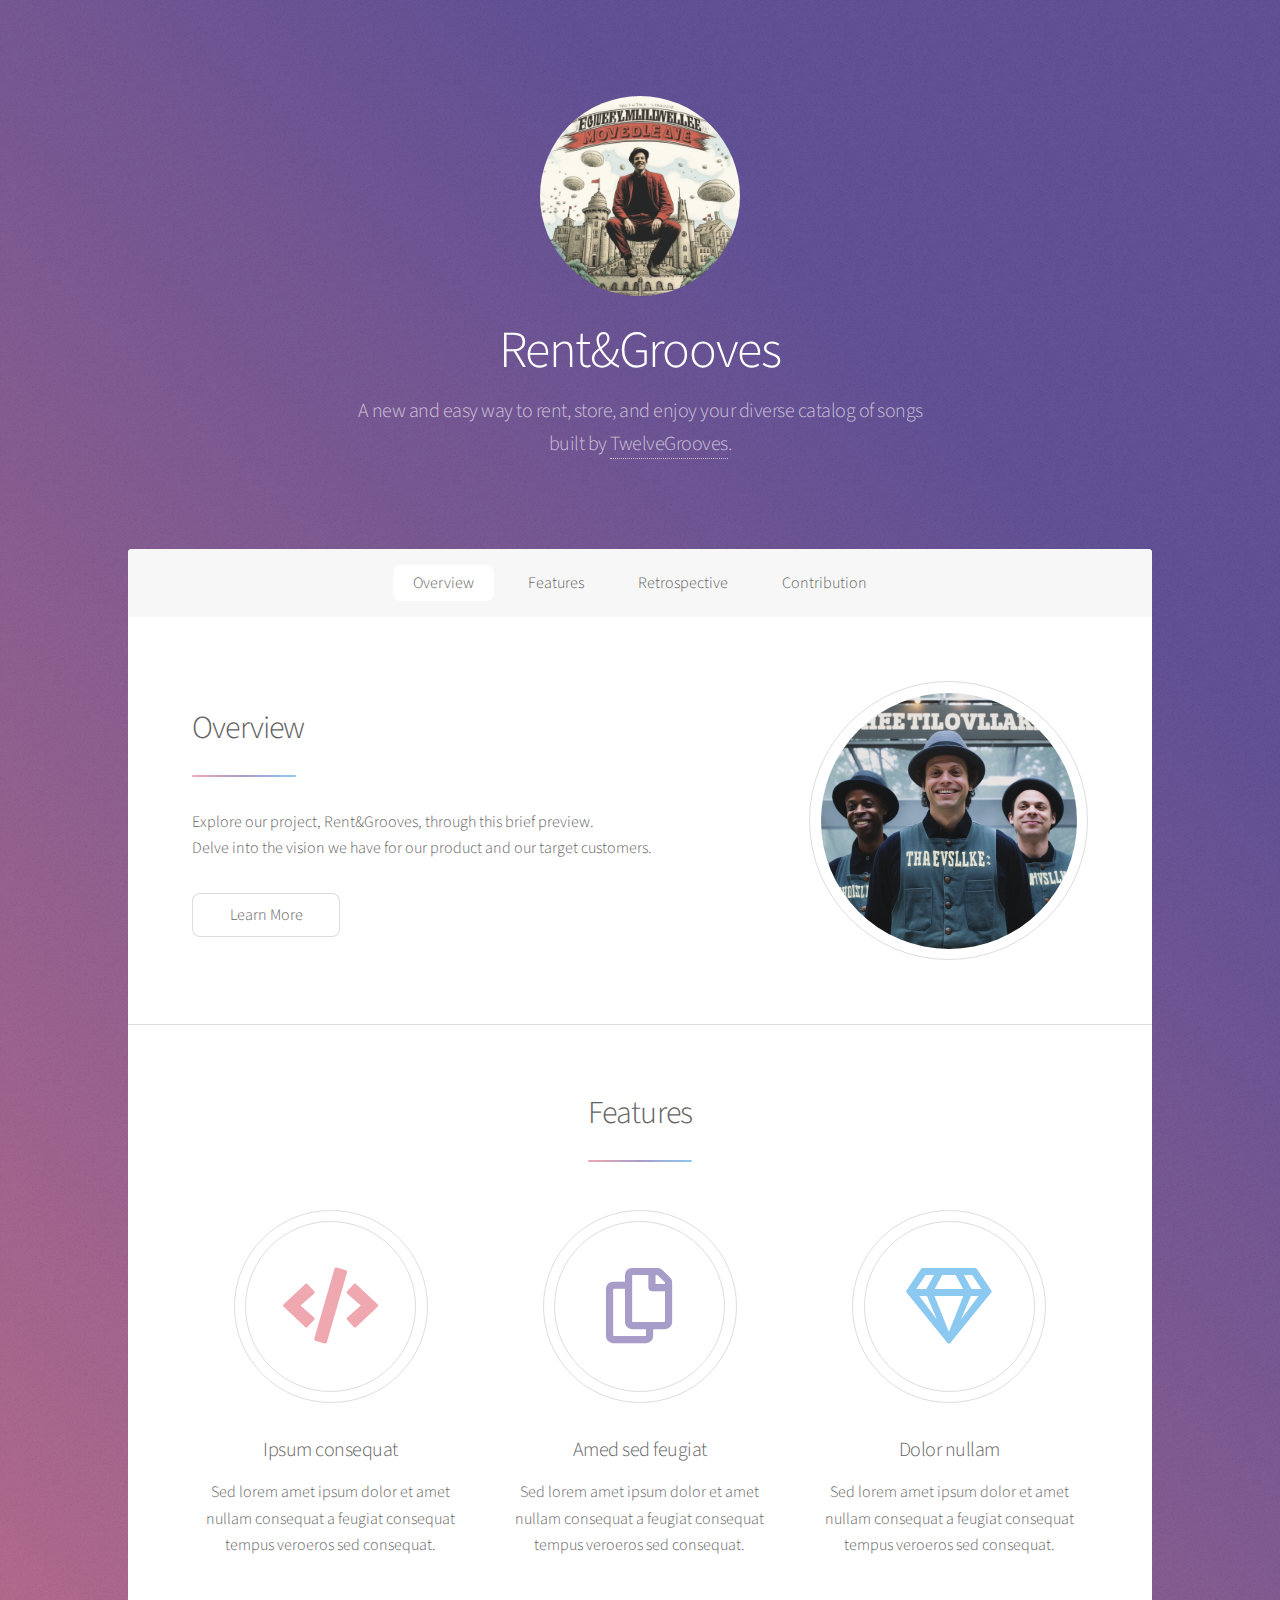
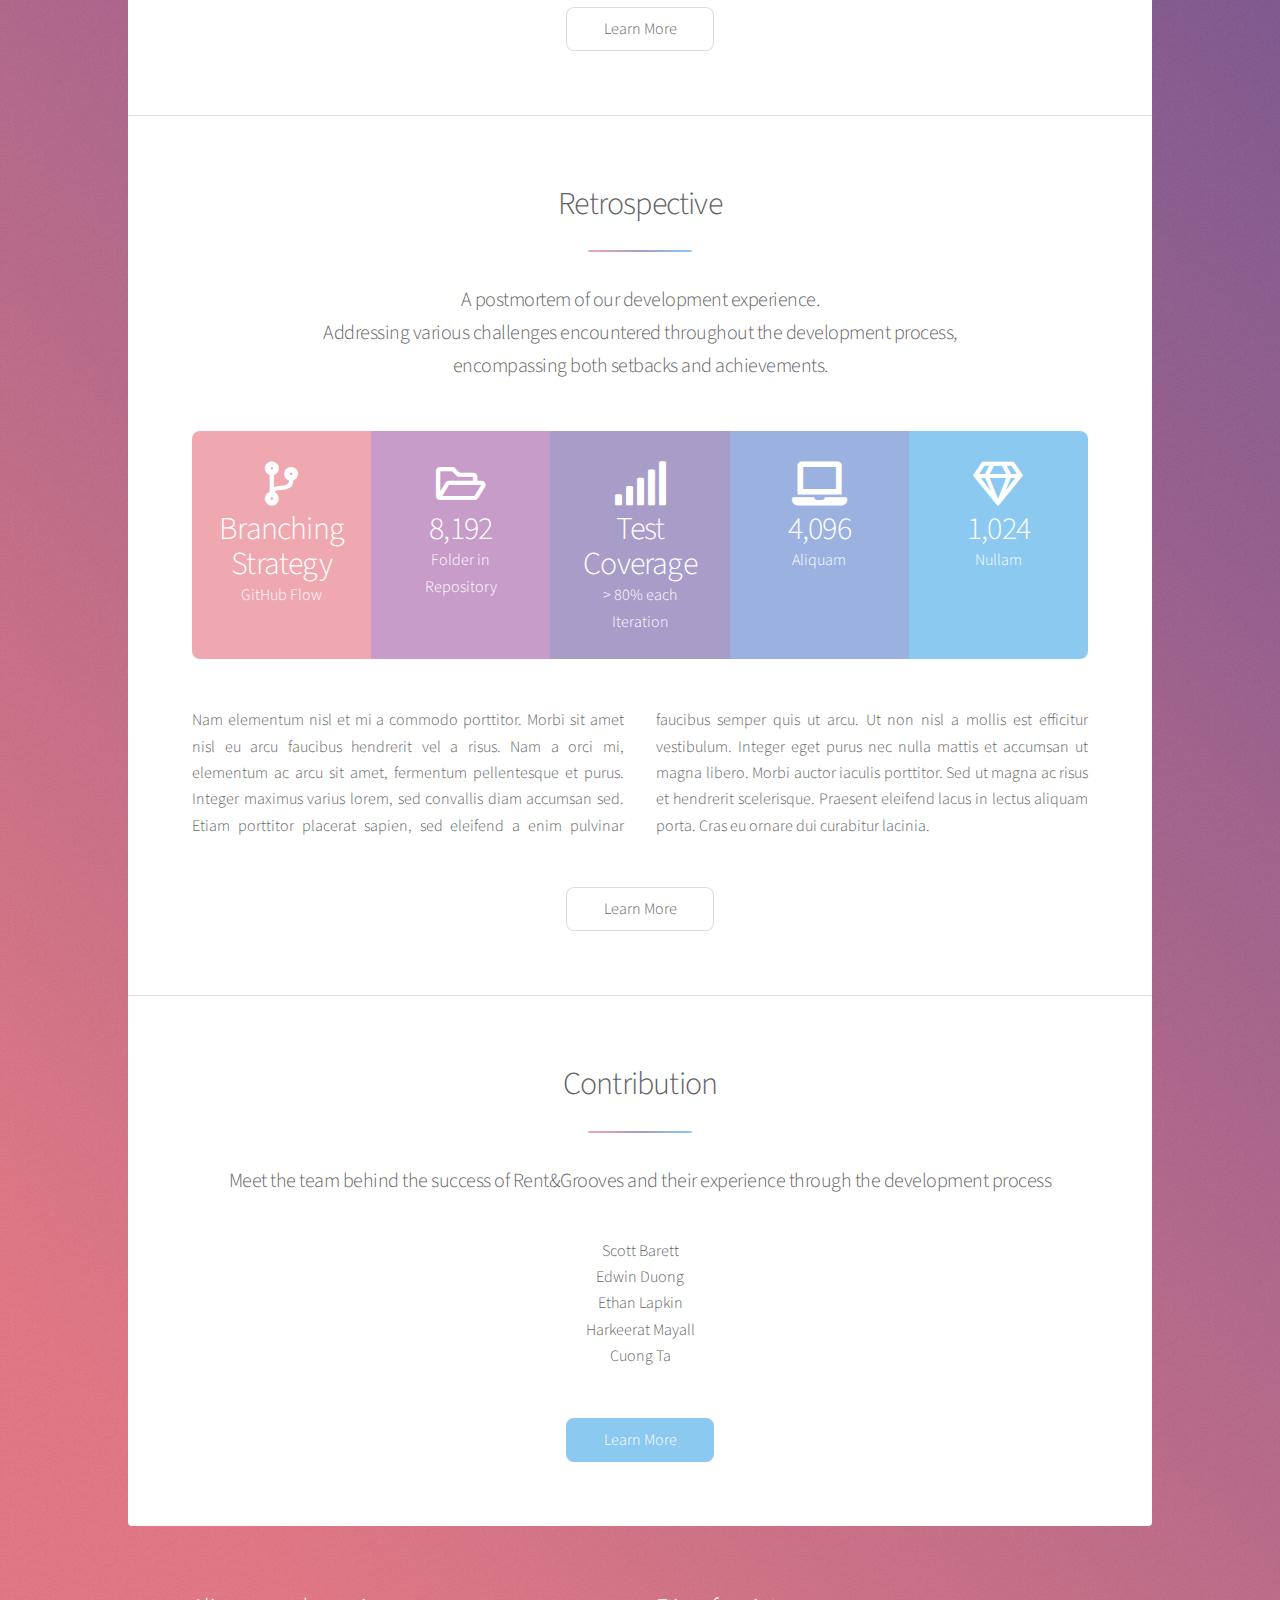
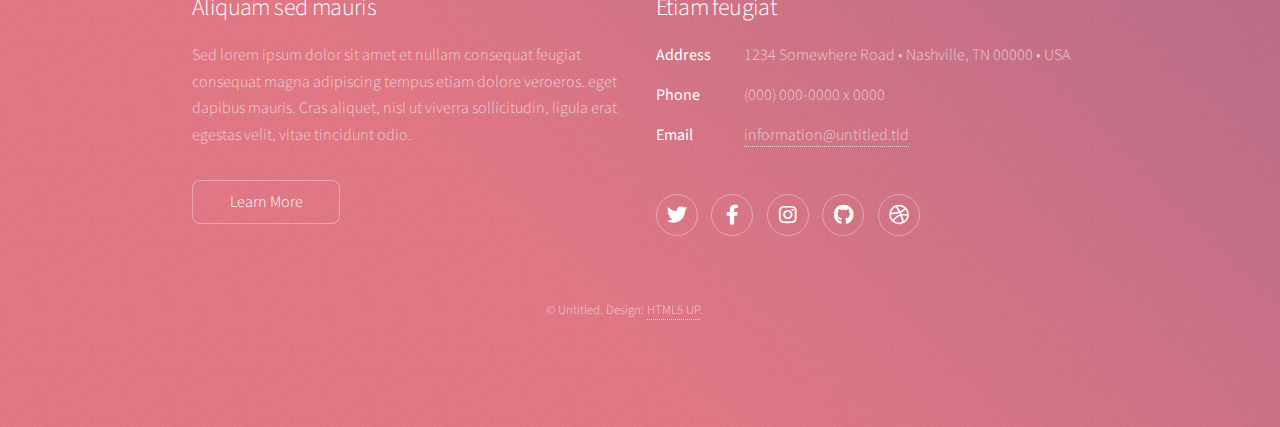
==== index.html @ f5845799 "first commit" ====
<!DOCTYPE HTML>
<!--
	Stellar by HTML5 UP
	html5up.net | @ajlkn
	Free for personal and commercial use under the CCA 3.0 license (html5up.net/license)
-->
<html>
	<head>
		<title>TwelveGrooves</title>
		<meta charset="utf-8" />
		<meta name="viewport" content="width=device-width, initial-scale=1, user-scalable=no" />
		<link rel="stylesheet" href="assets/css/main.css" />
		<noscript><link rel="stylesheet" href="assets/css/noscript.css" /></noscript>
	</head>
	<body class="is-preload">

		<!-- Wrapper -->
			<div id="wrapper">

				<!-- Header -->
					<header id="header" class="alt">
						<span class="logo"><img src="images/midjourney1.webp" alt="logo" width="200" style="border-radius: 50%;"/></span>
						<h1>Rent&Grooves</h1>
						<p>A new and easy way to rent, store, and enjoy your diverse catalog of songs<br />
						built by <a href="https://code.cs.umanitoba.ca/comp3350-winter2024/twelvegrooves-a02-12">TwelveGrooves</a>.</p>
					</header>

				<!-- Nav -->
					<nav id="nav">
						<ul>
							<li><a href="#intro" class="active">Overview</a></li>
							<li><a href="#first">Features</a></li>
							<li><a href="#second">Retrospective</a></li>
							<li><a href="#cta">Contribution</a></li>
						</ul>
					</nav>

				<!-- Main -->
					<div id="main">

						<!-- Introduction -->
							<section id="intro" class="main">
								<div class="spotlight">
									<div class="content">
										<header class="major">
											<h2>Overview</h2>
										</header>
										<p>Explore our project, Rent&Grooves, through this brief preview.<br>
											Delve into the vision we have for our product and our target customers.</p>										<ul class="actions">
											<li><a href="overview.html" class="button">Learn More</a></li>
										</ul>
									</div>
									<span class="image"><img src="images/midjourney2.webp" alt="" /></span>
								</div>
							</section>

						<!-- First Section -->
							<section id="first" class="main special">
								<header class="major">
									<h2>Features</h2>
								</header>
								<ul class="features">
									<li>
										<span class="icon solid major style1 fa-code"></span>
										<h3>Ipsum consequat</h3>
										<p>Sed lorem amet ipsum dolor et amet nullam consequat a feugiat consequat tempus veroeros sed consequat.</p>
									</li>
									<li>
										<span class="icon major style3 fa-copy"></span>
										<h3>Amed sed feugiat</h3>
										<p>Sed lorem amet ipsum dolor et amet nullam consequat a feugiat consequat tempus veroeros sed consequat.</p>
									</li>
									<li>
										<span class="icon major style5 fa-gem"></span>
										<h3>Dolor nullam</h3>
										<p>Sed lorem amet ipsum dolor et amet nullam consequat a feugiat consequat tempus veroeros sed consequat.</p>
									</li>
								</ul>
								<footer class="major">
									<ul class="actions special">
										<li><a href="generic.html" class="button">Learn More</a></li>
									</ul>
								</footer>
							</section>

						<!-- Second Section -->
							<section id="second" class="main special">
								<header class="major">
									<h2>Retrospective</h2>
									<p>A postmortem of our development experience.<br />
										Addressing various challenges encountered throughout the development process,<br>
										 encompassing both setbacks and achievements.</p>
								</header>
								<ul class="statistics">
									<li class="style1">
										<span class="icon solid fa-code-branch"></span>
										<strong>Branching Strategy</strong> GitHub Flow
									</li>
									<li class="style2">
										<span class="icon fa-folder-open"></span>
										<strong>8,192</strong> Folder in Repository
									</li>
									<li class="style3">
										<span class="icon solid fa-signal"></span>
										<strong>Test Coverage</strong> > 80% each Iteration
									</li>
									<li class="style4">
										<span class="icon solid fa-laptop"></span>
										<strong>4,096</strong> Aliquam
									</li>
									<li class="style5">
										<span class="icon fa-gem"></span>
										<strong>1,024</strong> Nullam
									</li>
								</ul>
								<p class="content">Nam elementum nisl et mi a commodo porttitor. Morbi sit amet nisl eu arcu faucibus hendrerit vel a risus. Nam a orci mi, elementum ac arcu sit amet, fermentum pellentesque et purus. Integer maximus varius lorem, sed convallis diam accumsan sed. Etiam porttitor placerat sapien, sed eleifend a enim pulvinar faucibus semper quis ut arcu. Ut non nisl a mollis est efficitur vestibulum. Integer eget purus nec nulla mattis et accumsan ut magna libero. Morbi auctor iaculis porttitor. Sed ut magna ac risus et hendrerit scelerisque. Praesent eleifend lacus in lectus aliquam porta. Cras eu ornare dui curabitur lacinia.</p>
								<footer class="major">
									<ul class="actions special">
										<li><a href="retrospective.html" class="button">Learn More</a></li>
									</ul>
								</footer>
							</section>

						<!-- Get Started -->
							<section id="cta" class="main special">
								<header class="major">
									<h2>Contribution</h2>
									<p>Meet the team behind the success of Rent&Grooves and their experience through the development process</p>
									Scott Barett <br>
									Edwin Duong <br>
									Ethan Lapkin <br>
									Harkeerat Mayall <br>
									Cuong Ta 
								</header>
								<footer class="major">
									<ul class="actions special">
										<li><a href="contribution.html" class="button primary">Learn More</a></li>
									</ul>
								</footer>
							</section>

					</div>

				<!-- Footer -->
					<footer id="footer">
						<section>
							<h2>Aliquam sed mauris</h2>
							<p>Sed lorem ipsum dolor sit amet et nullam consequat feugiat consequat magna adipiscing tempus etiam dolore veroeros. eget dapibus mauris. Cras aliquet, nisl ut viverra sollicitudin, ligula erat egestas velit, vitae tincidunt odio.</p>
							<ul class="actions">
								<li><a href="generic.html" class="button">Learn More</a></li>
							</ul>
						</section>
						<section>
							<h2>Etiam feugiat</h2>
							<dl class="alt">
								<dt>Address</dt>
								<dd>1234 Somewhere Road &bull; Nashville, TN 00000 &bull; USA</dd>
								<dt>Phone</dt>
								<dd>(000) 000-0000 x 0000</dd>
								<dt>Email</dt>
								<dd><a href="#">information@untitled.tld</a></dd>
							</dl>
							<ul class="icons">
								<li><a href="#" class="icon brands fa-twitter alt"><span class="label">Twitter</span></a></li>
								<li><a href="#" class="icon brands fa-facebook-f alt"><span class="label">Facebook</span></a></li>
								<li><a href="#" class="icon brands fa-instagram alt"><span class="label">Instagram</span></a></li>
								<li><a href="#" class="icon brands fa-github alt"><span class="label">GitHub</span></a></li>
								<li><a href="#" class="icon brands fa-dribbble alt"><span class="label">Dribbble</span></a></li>
							</ul>
						</section>
						<p class="copyright">&copy; Untitled. Design: <a href="https://html5up.net">HTML5 UP</a>.</p>
					</footer>

			</div>

		<!-- Scripts -->
			<script src="assets/js/jquery.min.js"></script>
			<script src="assets/js/jquery.scrollex.min.js"></script>
			<script src="assets/js/jquery.scrolly.min.js"></script>
			<script src="assets/js/browser.min.js"></script>
			<script src="assets/js/breakpoints.min.js"></script>
			<script src="assets/js/util.js"></script>
			<script src="assets/js/main.js"></script>

	</body>
</html>
---- assets/css/main.css ----
@import url(fontawesome-all.min.css);
@import 'https://fonts.googleapis.com/css?family=Source+Sans+Pro:300,400';

/*
	Stellar by HTML5 UP
	html5up.net | @ajlkn
	Free for personal and commercial use under the CCA 3.0 license (html5up.net/license)
*/

html, body, div, span, applet, object,
iframe, h1, h2, h3, h4, h5, h6, p, blockquote,
pre, a, abbr, acronym, address, big, cite,
code, del, dfn, em, img, ins, kbd, q, s, samp,
small, strike, strong, sub, sup, tt, var, b,
u, i, center, dl, dt, dd, ol, ul, li, fieldset,
form, label, legend, table, caption, tbody,
tfoot, thead, tr, th, td, article, aside,
canvas, details, embed, figure, figcaption,
footer, header, hgroup, menu, nav, output, ruby,
section, summary, time, mark, audio, video {
	margin: 0;
	padding: 0;
	border: 0;
	font-size: 100%;
	font: inherit;
	vertical-align: baseline;}

article, aside, details, figcaption, figure,
footer, header, hgroup, menu, nav, section {
	display: block;}

body {
	line-height: 1;
}

ol, ul {
	list-style: none;
}

blockquote, q {
	quotes: none;
}

	blockquote:before, blockquote:after, q:before, q:after {
		content: '';
		content: none;
	}

table {
	border-collapse: collapse;
	border-spacing: 0;
}

body {
	-webkit-text-size-adjust: none;
}

mark {
	background-color: transparent;
	color: inherit;
}

input::-moz-focus-inner {
	border: 0;
	padding: 0;
}

input, select, textarea {
	-moz-appearance: none;
	-webkit-appearance: none;
	-ms-appearance: none;
	appearance: none;
}

/* Basic */

	@-ms-viewport {
		width: device-width;
	}

	body {
		-ms-overflow-style: scrollbar;
	}

	@media screen and (max-width: 480px) {

		html, body {
			min-width: 320px;
		}

	}

	html {
		box-sizing: border-box;
	}

	*, *:before, *:after {
		box-sizing: inherit;
	}

	body {
		background-color: #935d8c;
		background-image: url("images/overlay.png"), -moz-linear-gradient(45deg, #e37682 15%, #5f4d93 85%);
		background-image: url("images/overlay.png"), -webkit-linear-gradient(45deg, #e37682 15%, #5f4d93 85%);
		background-image: url("images/overlay.png"), -ms-linear-gradient(45deg, #e37682 15%, #5f4d93 85%);
		background-image: url("images/overlay.png"), linear-gradient(45deg, #e37682 15%, #5f4d93 85%);
	}

		body.is-preload *, body.is-preload *:before, body.is-preload *:after {
			-moz-animation: none !important;
			-webkit-animation: none !important;
			-ms-animation: none !important;
			animation: none !important;
			-moz-transition: none !important;
			-webkit-transition: none !important;
			-ms-transition: none !important;
			transition: none !important;
		}

/* Type */

	body {
		background-color: #935d8c;
		color: rgba(255, 255, 255, 0.65);
	}

	body, input, select, textarea {
		font-family: "Source Sans Pro", Helvetica, sans-serif;
		font-size: 17pt;
		font-weight: 300;
		line-height: 1.65;
	}

		@media screen and (max-width: 1680px) {

			body, input, select, textarea {
				font-size: 14pt;
			}

		}

		@media screen and (max-width: 1280px) {

			body, input, select, textarea {
				font-size: 12pt;
			}

		}

		@media screen and (max-width: 360px) {

			body, input, select, textarea {
				font-size: 11pt;
			}

		}

	a {
		-moz-transition: color 0.2s ease, border-bottom 0.2s ease;
		-webkit-transition: color 0.2s ease, border-bottom 0.2s ease;
		-ms-transition: color 0.2s ease, border-bottom 0.2s ease;
		transition: color 0.2s ease, border-bottom 0.2s ease;
		text-decoration: none;
		border-bottom: dotted 1px;
		color: inherit;
	}

		a:hover {
			border-bottom-color: transparent;
		}

	strong, b {
		font-weight: 400;
	}

	em, i {
		font-style: italic;
	}

	p {
		margin: 0 0 2em 0;
	}

		p.content {
			-moz-columns: 20em 2;
			-webkit-columns: 20em 2;
			-ms-columns: 20em 2;
			columns: 20em 2;
			-moz-column-gap: 2em;
			-webkit-column-gap: 2em;
			-ms-column-gap: 2em;
			column-gap: 2em;
			text-align: justify;
		}

	h1, h2, h3, h4, h5, h6 {
		font-weight: 300;
		line-height: 1.5;
		margin: 0 0 0.7em 0;
		letter-spacing: -0.025em;
	}

		h1 a, h2 a, h3 a, h4 a, h5 a, h6 a {
			color: inherit;
			text-decoration: none;
		}

	h1 {
		font-size: 2.5em;
		line-height: 1.2;
	}

	h2 {
		font-size: 1.5em;
	}

	h3 {
		font-size: 1.25em;
	}

	h4 {
		font-size: 1.1em;
	}

	h5 {
		font-size: 0.9em;
	}

	h6 {
		font-size: 0.7em;
	}

	@media screen and (max-width: 736px) {

		h1 {
			font-size: 2em;
		}

	}

	sub {
		font-size: 0.8em;
		position: relative;
		top: 0.5em;
	}

	sup {
		font-size: 0.8em;
		position: relative;
		top: -0.5em;
	}

	blockquote {
		border-left: solid 4px;
		font-style: italic;
		margin: 0 0 2em 0;
		padding: 0.5em 0 0.5em 2em;
	}

	code {
		border-radius: 8px;
		border: solid 1px;
		font-family: "Courier New", monospace;
		font-size: 0.9em;
		margin: 0 0.25em;
		padding: 0.25em 0.65em;
	}

	pre {
		-webkit-overflow-scrolling: touch;
		font-family: "Courier New", monospace;
		font-size: 0.9em;
		margin: 0 0 2em 0;
	}

		pre code {
			display: block;
			line-height: 1.75;
			padding: 1em 1.5em;
			overflow-x: auto;
		}

	hr {
		border: 0;
		border-bottom: solid 1px;
		margin: 2em 0;
	}

		hr.major {
			margin: 3em 0;
		}

	.align-left {
		text-align: left;
	}

	.align-center {
		text-align: center;
	}

	.align-right {
		text-align: right;
	}

	input, select, textarea {
		color: #ffffff;
	}

	a:hover {
		color: #ffffff;
	}

	strong, b {
		color: #ffffff;
	}

	h1, h2, h3, h4, h5, h6 {
		color: #ffffff;
	}

	blockquote {
		border-left-color: rgba(255, 255, 255, 0.35);
	}

	code {
		background: rgba(255, 255, 255, 0.075);
		border-color: rgba(255, 255, 255, 0.35);
	}

	hr {
		border-bottom-color: rgba(255, 255, 255, 0.35);
	}

/* Row */

	.row {
		display: flex;
		flex-wrap: wrap;
		box-sizing: border-box;
		align-items: stretch;
	}

		.row > * {
			box-sizing: border-box;
		}

		.row.gtr-uniform > * > :last-child {
			margin-bottom: 0;
		}

		.row.aln-left {
			justify-content: flex-start;
		}

		.row.aln-center {
			justify-content: center;
		}

		.row.aln-right {
			justify-content: flex-end;
		}

		.row.aln-top {
			align-items: flex-start;
		}

		.row.aln-middle {
			align-items: center;
		}

		.row.aln-bottom {
			align-items: flex-end;
		}

		.row > .imp {
			order: -1;
		}

		.row > .col-1 {
			width: 8.33333%;
		}

		.row > .off-1 {
			margin-left: 8.33333%;
		}

		.row > .col-2 {
			width: 16.66667%;
		}

		.row > .off-2 {
			margin-left: 16.66667%;
		}

		.row > .col-3 {
			width: 25%;
		}

		.row > .off-3 {
			margin-left: 25%;
		}

		.row > .col-4 {
			width: 33.33333%;
		}

		.row > .off-4 {
			margin-left: 33.33333%;
		}

		.row > .col-5 {
			width: 41.66667%;
		}

		.row > .off-5 {
			margin-left: 41.66667%;
		}

		.row > .col-6 {
			width: 50%;
		}

		.row > .off-6 {
			margin-left: 50%;
		}

		.row > .col-7 {
			width: 58.33333%;
		}

		.row > .off-7 {
			margin-left: 58.33333%;
		}

		.row > .col-8 {
			width: 66.66667%;
		}

		.row > .off-8 {
			margin-left: 66.66667%;
		}

		.row > .col-9 {
			width: 75%;
		}

		.row > .off-9 {
			margin-left: 75%;
		}

		.row > .col-10 {
			width: 83.33333%;
		}

		.row > .off-10 {
			margin-left: 83.33333%;
		}

		.row > .col-11 {
			width: 91.66667%;
		}

		.row > .off-11 {
			margin-left: 91.66667%;
		}

		.row > .col-12 {
			width: 100%;
		}

		.row > .off-12 {
			margin-left: 100%;
		}

		.row.gtr-0 {
			margin-top: 0;
			margin-left: 0em;
		}

			.row.gtr-0 > * {
				padding: 0 0 0 0em;
			}

			.row.gtr-0.gtr-uniform {
				margin-top: 0em;
			}

				.row.gtr-0.gtr-uniform > * {
					padding-top: 0em;
				}

		.row.gtr-25 {
			margin-top: 0;
			margin-left: -0.375em;
		}

			.row.gtr-25 > * {
				padding: 0 0 0 0.375em;
			}

			.row.gtr-25.gtr-uniform {
				margin-top: -0.375em;
			}

				.row.gtr-25.gtr-uniform > * {
					padding-top: 0.375em;
				}

		.row.gtr-50 {
			margin-top: 0;
			margin-left: -0.75em;
		}

			.row.gtr-50 > * {
				padding: 0 0 0 0.75em;
			}

			.row.gtr-50.gtr-uniform {
				margin-top: -0.75em;
			}

				.row.gtr-50.gtr-uniform > * {
					padding-top: 0.75em;
				}

		.row {
			margin-top: 0;
			margin-left: -1.5em;
		}

			.row > * {
				padding: 0 0 0 1.5em;
			}

			.row.gtr-uniform {
				margin-top: -1.5em;
			}

				.row.gtr-uniform > * {
					padding-top: 1.5em;
				}

		.row.gtr-150 {
			margin-top: 0;
			margin-left: -2.25em;
		}

			.row.gtr-150 > * {
				padding: 0 0 0 2.25em;
			}

			.row.gtr-150.gtr-uniform {
				margin-top: -2.25em;
			}

				.row.gtr-150.gtr-uniform > * {
					padding-top: 2.25em;
				}

		.row.gtr-200 {
			margin-top: 0;
			margin-left: -3em;
		}

			.row.gtr-200 > * {
				padding: 0 0 0 3em;
			}

			.row.gtr-200.gtr-uniform {
				margin-top: -3em;
			}

				.row.gtr-200.gtr-uniform > * {
					padding-top: 3em;
				}

		@media screen and (max-width: 1680px) {

			.row {
				display: flex;
				flex-wrap: wrap;
				box-sizing: border-box;
				align-items: stretch;
			}

				.row > * {
					box-sizing: border-box;
				}

				.row.gtr-uniform > * > :last-child {
					margin-bottom: 0;
				}

				.row.aln-left {
					justify-content: flex-start;
				}

				.row.aln-center {
					justify-content: center;
				}

				.row.aln-right {
					justify-content: flex-end;
				}

				.row.aln-top {
					align-items: flex-start;
				}

				.row.aln-middle {
					align-items: center;
				}

				.row.aln-bottom {
					align-items: flex-end;
				}

				.row > .imp-xlarge {
					order: -1;
				}

				.row > .col-1-xlarge {
					width: 8.33333%;
				}

				.row > .off-1-xlarge {
					margin-left: 8.33333%;
				}

				.row > .col-2-xlarge {
					width: 16.66667%;
				}

				.row > .off-2-xlarge {
					margin-left: 16.66667%;
				}

				.row > .col-3-xlarge {
					width: 25%;
				}

				.row > .off-3-xlarge {
					margin-left: 25%;
				}

				.row > .col-4-xlarge {
					width: 33.33333%;
				}

				.row > .off-4-xlarge {
					margin-left: 33.33333%;
				}

				.row > .col-5-xlarge {
					width: 41.66667%;
				}

				.row > .off-5-xlarge {
					margin-left: 41.66667%;
				}

				.row > .col-6-xlarge {
					width: 50%;
				}

				.row > .off-6-xlarge {
					margin-left: 50%;
				}

				.row > .col-7-xlarge {
					width: 58.33333%;
				}

				.row > .off-7-xlarge {
					margin-left: 58.33333%;
				}

				.row > .col-8-xlarge {
					width: 66.66667%;
				}

				.row > .off-8-xlarge {
					margin-left: 66.66667%;
				}

				.row > .col-9-xlarge {
					width: 75%;
				}

				.row > .off-9-xlarge {
					margin-left: 75%;
				}

				.row > .col-10-xlarge {
					width: 83.33333%;
				}

				.row > .off-10-xlarge {
					margin-left: 83.33333%;
				}

				.row > .col-11-xlarge {
					width: 91.66667%;
				}

				.row > .off-11-xlarge {
					margin-left: 91.66667%;
				}

				.row > .col-12-xlarge {
					width: 100%;
				}

				.row > .off-12-xlarge {
					margin-left: 100%;
				}

				.row.gtr-0 {
					margin-top: 0;
					margin-left: 0em;
				}

					.row.gtr-0 > * {
						padding: 0 0 0 0em;
					}

					.row.gtr-0.gtr-uniform {
						margin-top: 0em;
					}

						.row.gtr-0.gtr-uniform > * {
							padding-top: 0em;
						}

				.row.gtr-25 {
					margin-top: 0;
					margin-left: -0.375em;
				}

					.row.gtr-25 > * {
						padding: 0 0 0 0.375em;
					}

					.row.gtr-25.gtr-uniform {
						margin-top: -0.375em;
					}

						.row.gtr-25.gtr-uniform > * {
							padding-top: 0.375em;
						}

				.row.gtr-50 {
					margin-top: 0;
					margin-left: -0.75em;
				}

					.row.gtr-50 > * {
						padding: 0 0 0 0.75em;
					}

					.row.gtr-50.gtr-uniform {
						margin-top: -0.75em;
					}

						.row.gtr-50.gtr-uniform > * {
							padding-top: 0.75em;
						}

				.row {
					margin-top: 0;
					margin-left: -1.5em;
				}

					.row > * {
						padding: 0 0 0 1.5em;
					}

					.row.gtr-uniform {
						margin-top: -1.5em;
					}

						.row.gtr-uniform > * {
							padding-top: 1.5em;
						}

				.row.gtr-150 {
					margin-top: 0;
					margin-left: -2.25em;
				}

					.row.gtr-150 > * {
						padding: 0 0 0 2.25em;
					}

					.row.gtr-150.gtr-uniform {
						margin-top: -2.25em;
					}

						.row.gtr-150.gtr-uniform > * {
							padding-top: 2.25em;
						}

				.row.gtr-200 {
					margin-top: 0;
					margin-left: -3em;
				}

					.row.gtr-200 > * {
						padding: 0 0 0 3em;
					}

					.row.gtr-200.gtr-uniform {
						margin-top: -3em;
					}

						.row.gtr-200.gtr-uniform > * {
							padding-top: 3em;
						}

		}

		@media screen and (max-width: 1280px) {

			.row {
				display: flex;
				flex-wrap: wrap;
				box-sizing: border-box;
				align-items: stretch;
			}

				.row > * {
					box-sizing: border-box;
				}

				.row.gtr-uniform > * > :last-child {
					margin-bottom: 0;
				}

				.row.aln-left {
					justify-content: flex-start;
				}

				.row.aln-center {
					justify-content: center;
				}

				.row.aln-right {
					justify-content: flex-end;
				}

				.row.aln-top {
					align-items: flex-start;
				}

				.row.aln-middle {
					align-items: center;
				}

				.row.aln-bottom {
					align-items: flex-end;
				}

				.row > .imp-large {
					order: -1;
				}

				.row > .col-1-large {
					width: 8.33333%;
				}

				.row > .off-1-large {
					margin-left: 8.33333%;
				}

				.row > .col-2-large {
					width: 16.66667%;
				}

				.row > .off-2-large {
					margin-left: 16.66667%;
				}

				.row > .col-3-large {
					width: 25%;
				}

				.row > .off-3-large {
					margin-left: 25%;
				}

				.row > .col-4-large {
					width: 33.33333%;
				}

				.row > .off-4-large {
					margin-left: 33.33333%;
				}

				.row > .col-5-large {
					width: 41.66667%;
				}

				.row > .off-5-large {
					margin-left: 41.66667%;
				}

				.row > .col-6-large {
					width: 50%;
				}

				.row > .off-6-large {
					margin-left: 50%;
				}

				.row > .col-7-large {
					width: 58.33333%;
				}

				.row > .off-7-large {
					margin-left: 58.33333%;
				}

				.row > .col-8-large {
					width: 66.66667%;
				}

				.row > .off-8-large {
					margin-left: 66.66667%;
				}

				.row > .col-9-large {
					width: 75%;
				}

				.row > .off-9-large {
					margin-left: 75%;
				}

				.row > .col-10-large {
					width: 83.33333%;
				}

				.row > .off-10-large {
					margin-left: 83.33333%;
				}

				.row > .col-11-large {
					width: 91.66667%;
				}

				.row > .off-11-large {
					margin-left: 91.66667%;
				}

				.row > .col-12-large {
					width: 100%;
				}

				.row > .off-12-large {
					margin-left: 100%;
				}

				.row.gtr-0 {
					margin-top: 0;
					margin-left: 0em;
				}

					.row.gtr-0 > * {
						padding: 0 0 0 0em;
					}

					.row.gtr-0.gtr-uniform {
						margin-top: 0em;
					}

						.row.gtr-0.gtr-uniform > * {
							padding-top: 0em;
						}

				.row.gtr-25 {
					margin-top: 0;
					margin-left: -0.375em;
				}

					.row.gtr-25 > * {
						padding: 0 0 0 0.375em;
					}

					.row.gtr-25.gtr-uniform {
						margin-top: -0.375em;
					}

						.row.gtr-25.gtr-uniform > * {
							padding-top: 0.375em;
						}

				.row.gtr-50 {
					margin-top: 0;
					margin-left: -0.75em;
				}

					.row.gtr-50 > * {
						padding: 0 0 0 0.75em;
					}

					.row.gtr-50.gtr-uniform {
						margin-top: -0.75em;
					}

						.row.gtr-50.gtr-uniform > * {
							padding-top: 0.75em;
						}

				.row {
					margin-top: 0;
					margin-left: -1.5em;
				}

					.row > * {
						padding: 0 0 0 1.5em;
					}

					.row.gtr-uniform {
						margin-top: -1.5em;
					}

						.row.gtr-uniform > * {
							padding-top: 1.5em;
						}

				.row.gtr-150 {
					margin-top: 0;
					margin-left: -2.25em;
				}

					.row.gtr-150 > * {
						padding: 0 0 0 2.25em;
					}

					.row.gtr-150.gtr-uniform {
						margin-top: -2.25em;
					}

						.row.gtr-150.gtr-uniform > * {
							padding-top: 2.25em;
						}

				.row.gtr-200 {
					margin-top: 0;
					margin-left: -3em;
				}

					.row.gtr-200 > * {
						padding: 0 0 0 3em;
					}

					.row.gtr-200.gtr-uniform {
						margin-top: -3em;
					}

						.row.gtr-200.gtr-uniform > * {
							padding-top: 3em;
						}

		}

		@media screen and (max-width: 980px) {

			.row {
				display: flex;
				flex-wrap: wrap;
				box-sizing: border-box;
				align-items: stretch;
			}

				.row > * {
					box-sizing: border-box;
				}

				.row.gtr-uniform > * > :last-child {
					margin-bottom: 0;
				}

				.row.aln-left {
					justify-content: flex-start;
				}

				.row.aln-center {
					justify-content: center;
				}

				.row.aln-right {
					justify-content: flex-end;
				}

				.row.aln-top {
					align-items: flex-start;
				}

				.row.aln-middle {
					align-items: center;
				}

				.row.aln-bottom {
					align-items: flex-end;
				}

				.row > .imp-medium {
					order: -1;
				}

				.row > .col-1-medium {
					width: 8.33333%;
				}

				.row > .off-1-medium {
					margin-left: 8.33333%;
				}

				.row > .col-2-medium {
					width: 16.66667%;
				}

				.row > .off-2-medium {
					margin-left: 16.66667%;
				}

				.row > .col-3-medium {
					width: 25%;
				}

				.row > .off-3-medium {
					margin-left: 25%;
				}

				.row > .col-4-medium {
					width: 33.33333%;
				}

				.row > .off-4-medium {
					margin-left: 33.33333%;
				}

				.row > .col-5-medium {
					width: 41.66667%;
				}

				.row > .off-5-medium {
					margin-left: 41.66667%;
				}

				.row > .col-6-medium {
					width: 50%;
				}

				.row > .off-6-medium {
					margin-left: 50%;
				}

				.row > .col-7-medium {
					width: 58.33333%;
				}

				.row > .off-7-medium {
					margin-left: 58.33333%;
				}

				.row > .col-8-medium {
					width: 66.66667%;
				}

				.row > .off-8-medium {
					margin-left: 66.66667%;
				}

				.row > .col-9-medium {
					width: 75%;
				}

				.row > .off-9-medium {
					margin-left: 75%;
				}

				.row > .col-10-medium {
					width: 83.33333%;
				}

				.row > .off-10-medium {
					margin-left: 83.33333%;
				}

				.row > .col-11-medium {
					width: 91.66667%;
				}

				.row > .off-11-medium {
					margin-left: 91.66667%;
				}

				.row > .col-12-medium {
					width: 100%;
				}

				.row > .off-12-medium {
					margin-left: 100%;
				}

				.row.gtr-0 {
					margin-top: 0;
					margin-left: 0em;
				}

					.row.gtr-0 > * {
						padding: 0 0 0 0em;
					}

					.row.gtr-0.gtr-uniform {
						margin-top: 0em;
					}

						.row.gtr-0.gtr-uniform > * {
							padding-top: 0em;
						}

				.row.gtr-25 {
					margin-top: 0;
					margin-left: -0.375em;
				}

					.row.gtr-25 > * {
						padding: 0 0 0 0.375em;
					}

					.row.gtr-25.gtr-uniform {
						margin-top: -0.375em;
					}

						.row.gtr-25.gtr-uniform > * {
							padding-top: 0.375em;
						}

				.row.gtr-50 {
					margin-top: 0;
					margin-left: -0.75em;
				}

					.row.gtr-50 > * {
						padding: 0 0 0 0.75em;
					}

					.row.gtr-50.gtr-uniform {
						margin-top: -0.75em;
					}

						.row.gtr-50.gtr-uniform > * {
							padding-top: 0.75em;
						}

				.row {
					margin-top: 0;
					margin-left: -1.5em;
				}

					.row > * {
						padding: 0 0 0 1.5em;
					}

					.row.gtr-uniform {
						margin-top: -1.5em;
					}

						.row.gtr-uniform > * {
							padding-top: 1.5em;
						}

				.row.gtr-150 {
					margin-top: 0;
					margin-left: -2.25em;
				}

					.row.gtr-150 > * {
						padding: 0 0 0 2.25em;
					}

					.row.gtr-150.gtr-uniform {
						margin-top: -2.25em;
					}

						.row.gtr-150.gtr-uniform > * {
							padding-top: 2.25em;
						}

				.row.gtr-200 {
					margin-top: 0;
					margin-left: -3em;
				}

					.row.gtr-200 > * {
						padding: 0 0 0 3em;
					}

					.row.gtr-200.gtr-uniform {
						margin-top: -3em;
					}

						.row.gtr-200.gtr-uniform > * {
							padding-top: 3em;
						}

		}

		@media screen and (max-width: 736px) {

			.row {
				display: flex;
				flex-wrap: wrap;
				box-sizing: border-box;
				align-items: stretch;
			}

				.row > * {
					box-sizing: border-box;
				}

				.row.gtr-uniform > * > :last-child {
					margin-bottom: 0;
				}

				.row.aln-left {
					justify-content: flex-start;
				}

				.row.aln-center {
					justify-content: center;
				}

				.row.aln-right {
					justify-content: flex-end;
				}

				.row.aln-top {
					align-items: flex-start;
				}

				.row.aln-middle {
					align-items: center;
				}

				.row.aln-bottom {
					align-items: flex-end;
				}

				.row > .imp-small {
					order: -1;
				}

				.row > .col-1-small {
					width: 8.33333%;
				}

				.row > .off-1-small {
					margin-left: 8.33333%;
				}

				.row > .col-2-small {
					width: 16.66667%;
				}

				.row > .off-2-small {
					margin-left: 16.66667%;
				}

				.row > .col-3-small {
					width: 25%;
				}

				.row > .off-3-small {
					margin-left: 25%;
				}

				.row > .col-4-small {
					width: 33.33333%;
				}

				.row > .off-4-small {
					margin-left: 33.33333%;
				}

				.row > .col-5-small {
					width: 41.66667%;
				}

				.row > .off-5-small {
					margin-left: 41.66667%;
				}

				.row > .col-6-small {
					width: 50%;
				}

				.row > .off-6-small {
					margin-left: 50%;
				}

				.row > .col-7-small {
					width: 58.33333%;
				}

				.row > .off-7-small {
					margin-left: 58.33333%;
				}

				.row > .col-8-small {
					width: 66.66667%;
				}

				.row > .off-8-small {
					margin-left: 66.66667%;
				}

				.row > .col-9-small {
					width: 75%;
				}

				.row > .off-9-small {
					margin-left: 75%;
				}

				.row > .col-10-small {
					width: 83.33333%;
				}

				.row > .off-10-small {
					margin-left: 83.33333%;
				}

				.row > .col-11-small {
					width: 91.66667%;
				}

				.row > .off-11-small {
					margin-left: 91.66667%;
				}

				.row > .col-12-small {
					width: 100%;
				}

				.row > .off-12-small {
					margin-left: 100%;
				}

				.row.gtr-0 {
					margin-top: 0;
					margin-left: 0em;
				}

					.row.gtr-0 > * {
						padding: 0 0 0 0em;
					}

					.row.gtr-0.gtr-uniform {
						margin-top: 0em;
					}

						.row.gtr-0.gtr-uniform > * {
							padding-top: 0em;
						}

				.row.gtr-25 {
					margin-top: 0;
					margin-left: -0.25em;
				}

					.row.gtr-25 > * {
						padding: 0 0 0 0.25em;
					}

					.row.gtr-25.gtr-uniform {
						margin-top: -0.25em;
					}

						.row.gtr-25.gtr-uniform > * {
							padding-top: 0.25em;
						}

				.row.gtr-50 {
					margin-top: 0;
					margin-left: -0.5em;
				}

					.row.gtr-50 > * {
						padding: 0 0 0 0.5em;
					}

					.row.gtr-50.gtr-uniform {
						margin-top: -0.5em;
					}

						.row.gtr-50.gtr-uniform > * {
							padding-top: 0.5em;
						}

				.row {
					margin-top: 0;
					margin-left: -1em;
				}

					.row > * {
						padding: 0 0 0 1em;
					}

					.row.gtr-uniform {
						margin-top: -1em;
					}

						.row.gtr-uniform > * {
							padding-top: 1em;
						}

				.row.gtr-150 {
					margin-top: 0;
					margin-left: -1.5em;
				}

					.row.gtr-150 > * {
						padding: 0 0 0 1.5em;
					}

					.row.gtr-150.gtr-uniform {
						margin-top: -1.5em;
					}

						.row.gtr-150.gtr-uniform > * {
							padding-top: 1.5em;
						}

				.row.gtr-200 {
					margin-top: 0;
					margin-left: -2em;
				}

					.row.gtr-200 > * {
						padding: 0 0 0 2em;
					}

					.row.gtr-200.gtr-uniform {
						margin-top: -2em;
					}

						.row.gtr-200.gtr-uniform > * {
							padding-top: 2em;
						}

		}

		@media screen and (max-width: 480px) {

			.row {
				display: flex;
				flex-wrap: wrap;
				box-sizing: border-box;
				align-items: stretch;
			}

				.row > * {
					box-sizing: border-box;
				}

				.row.gtr-uniform > * > :last-child {
					margin-bottom: 0;
				}

				.row.aln-left {
					justify-content: flex-start;
				}

				.row.aln-center {
					justify-content: center;
				}

				.row.aln-right {
					justify-content: flex-end;
				}

				.row.aln-top {
					align-items: flex-start;
				}

				.row.aln-middle {
					align-items: center;
				}

				.row.aln-bottom {
					align-items: flex-end;
				}

				.row > .imp-xsmall {
					order: -1;
				}

				.row > .col-1-xsmall {
					width: 8.33333%;
				}

				.row > .off-1-xsmall {
					margin-left: 8.33333%;
				}

				.row > .col-2-xsmall {
					width: 16.66667%;
				}

				.row > .off-2-xsmall {
					margin-left: 16.66667%;
				}

				.row > .col-3-xsmall {
					width: 25%;
				}

				.row > .off-3-xsmall {
					margin-left: 25%;
				}

				.row > .col-4-xsmall {
					width: 33.33333%;
				}

				.row > .off-4-xsmall {
					margin-left: 33.33333%;
				}

				.row > .col-5-xsmall {
					width: 41.66667%;
				}

				.row > .off-5-xsmall {
					margin-left: 41.66667%;
				}

				.row > .col-6-xsmall {
					width: 50%;
				}

				.row > .off-6-xsmall {
					margin-left: 50%;
				}

				.row > .col-7-xsmall {
					width: 58.33333%;
				}

				.row > .off-7-xsmall {
					margin-left: 58.33333%;
				}

				.row > .col-8-xsmall {
					width: 66.66667%;
				}

				.row > .off-8-xsmall {
					margin-left: 66.66667%;
				}

				.row > .col-9-xsmall {
					width: 75%;
				}

				.row > .off-9-xsmall {
					margin-left: 75%;
				}

				.row > .col-10-xsmall {
					width: 83.33333%;
				}

				.row > .off-10-xsmall {
					margin-left: 83.33333%;
				}

				.row > .col-11-xsmall {
					width: 91.66667%;
				}

				.row > .off-11-xsmall {
					margin-left: 91.66667%;
				}

				.row > .col-12-xsmall {
					width: 100%;
				}

				.row > .off-12-xsmall {
					margin-left: 100%;
				}

				.row.gtr-0 {
					margin-top: 0;
					margin-left: 0em;
				}

					.row.gtr-0 > * {
						padding: 0 0 0 0em;
					}

					.row.gtr-0.gtr-uniform {
						margin-top: 0em;
					}

						.row.gtr-0.gtr-uniform > * {
							padding-top: 0em;
						}

				.row.gtr-25 {
					margin-top: 0;
					margin-left: -0.3125em;
				}

					.row.gtr-25 > * {
						padding: 0 0 0 0.3125em;
					}

					.row.gtr-25.gtr-uniform {
						margin-top: -0.3125em;
					}

						.row.gtr-25.gtr-uniform > * {
							padding-top: 0.3125em;
						}

				.row.gtr-50 {
					margin-top: 0;
					margin-left: -0.625em;
				}

					.row.gtr-50 > * {
						padding: 0 0 0 0.625em;
					}

					.row.gtr-50.gtr-uniform {
						margin-top: -0.625em;
					}

						.row.gtr-50.gtr-uniform > * {
							padding-top: 0.625em;
						}

				.row {
					margin-top: 0;
					margin-left: -1.25em;
				}

					.row > * {
						padding: 0 0 0 1.25em;
					}

					.row.gtr-uniform {
						margin-top: -1.25em;
					}

						.row.gtr-uniform > * {
							padding-top: 1.25em;
						}

				.row.gtr-150 {
					margin-top: 0;
					margin-left: -1.875em;
				}

					.row.gtr-150 > * {
						padding: 0 0 0 1.875em;
					}

					.row.gtr-150.gtr-uniform {
						margin-top: -1.875em;
					}

						.row.gtr-150.gtr-uniform > * {
							padding-top: 1.875em;
						}

				.row.gtr-200 {
					margin-top: 0;
					margin-left: -2.5em;
				}

					.row.gtr-200 > * {
						padding: 0 0 0 2.5em;
					}

					.row.gtr-200.gtr-uniform {
						margin-top: -2.5em;
					}

						.row.gtr-200.gtr-uniform > * {
							padding-top: 2.5em;
						}

		}

/* Box */

	.box {
		border-radius: 8px;
		border: solid;
		margin-bottom: 2em;
		padding: 1.5em;
	}

		.box > :last-child,
		.box > :last-child > :last-child,
		.box > :last-child > :last-child > :last-child {
			margin-bottom: 0;
		}

		.box.alt {
			border: 0;
			border-radius: 0;
			padding: 0;
		}

	.box {
		border-color: rgba(255, 255, 255, 0.35);
	}

/* Button */

	input[type="submit"],
	input[type="reset"],
	input[type="button"],
	button,
	.button {
		-moz-appearance: none;
		-webkit-appearance: none;
		-ms-appearance: none;
		appearance: none;
		-moz-transition: background-color 0.2s ease-in-out, color 0.2s ease-in-out;
		-webkit-transition: background-color 0.2s ease-in-out, color 0.2s ease-in-out;
		-ms-transition: background-color 0.2s ease-in-out, color 0.2s ease-in-out;
		transition: background-color 0.2s ease-in-out, color 0.2s ease-in-out;
		border-radius: 8px;
		border: 0;
		cursor: pointer;
		display: inline-block;
		font-weight: 300;
		height: 2.75em;
		line-height: 2.75em;
		min-width: 9.25em;
		padding: 0 1.5em;
		text-align: center;
		text-decoration: none;
		white-space: nowrap;
	}

		input[type="submit"].icon,
		input[type="reset"].icon,
		input[type="button"].icon,
		button.icon,
		.button.icon {
			padding-left: 1.35em;
		}

			input[type="submit"].icon:before,
			input[type="reset"].icon:before,
			input[type="button"].icon:before,
			button.icon:before,
			.button.icon:before {
				margin-right: 0.5em;
			}

		input[type="submit"].fit,
		input[type="reset"].fit,
		input[type="button"].fit,
		button.fit,
		.button.fit {
			width: 100%;
		}

		input[type="submit"].small,
		input[type="reset"].small,
		input[type="button"].small,
		button.small,
		.button.small {
			font-size: 0.8em;
		}

		input[type="submit"].large,
		input[type="reset"].large,
		input[type="button"].large,
		button.large,
		.button.large {
			font-size: 1.35em;
		}

		input[type="submit"].disabled, input[type="submit"]:disabled,
		input[type="reset"].disabled,
		input[type="reset"]:disabled,
		input[type="button"].disabled,
		input[type="button"]:disabled,
		button.disabled,
		button:disabled,
		.button.disabled,
		.button:disabled {
			pointer-events: none;
			opacity: 0.25;
		}

		@media screen and (max-width: 736px) {

			input[type="submit"],
			input[type="reset"],
			input[type="button"],
			button,
			.button {
				min-width: 0;
			}

		}

	input[type="submit"],
	input[type="reset"],
	input[type="button"],
	button,
	.button {
		background-color: transparent;
		box-shadow: inset 0 0 0 1px rgba(255, 255, 255, 0.35);
		color: #ffffff !important;
	}

		input[type="submit"]:hover,
		input[type="reset"]:hover,
		input[type="button"]:hover,
		button:hover,
		.button:hover {
			background-color: rgba(255, 255, 255, 0.075);
		}

		input[type="submit"]:active,
		input[type="reset"]:active,
		input[type="button"]:active,
		button:active,
		.button:active {
			background-color: rgba(255, 255, 255, 0.2);
		}

		input[type="submit"].icon:before,
		input[type="reset"].icon:before,
		input[type="button"].icon:before,
		button.icon:before,
		.button.icon:before {
			color: rgba(255, 255, 255, 0.5);
		}

		input[type="submit"].primary,
		input[type="reset"].primary,
		input[type="button"].primary,
		button.primary,
		.button.primary {
			background-color: #8cc9f0;
			color: #ffffff !important;
			box-shadow: none;
		}

			input[type="submit"].primary:hover,
			input[type="reset"].primary:hover,
			input[type="button"].primary:hover,
			button.primary:hover,
			.button.primary:hover {
				background-color: #9acff2;
			}

			input[type="submit"].primary:active,
			input[type="reset"].primary:active,
			input[type="button"].primary:active,
			button.primary:active,
			.button.primary:active {
				background-color: #7ec3ee;
			}

			input[type="submit"].primary.icon:before,
			input[type="reset"].primary.icon:before,
			input[type="button"].primary.icon:before,
			button.primary.icon:before,
			.button.primary.icon:before {
				color: #ffffff !important;
			}

/* Form */

	form {
		margin: 0 0 2em 0;
	}

	label {
		display: block;
		font-size: 0.9em;
		font-weight: 400;
		margin: 0 0 1em 0;
	}

	input[type="text"],
	input[type="password"],
	input[type="email"],
	select,
	textarea {
		-moz-appearance: none;
		-webkit-appearance: none;
		-ms-appearance: none;
		appearance: none;
		border-radius: 8px;
		border: solid 1px;
		color: inherit;
		display: block;
		outline: 0;
		padding: 0 1em;
		text-decoration: none;
		width: 100%;
	}

		input[type="text"]:invalid,
		input[type="password"]:invalid,
		input[type="email"]:invalid,
		select:invalid,
		textarea:invalid {
			box-shadow: none;
		}

	select {
		background-size: 1.25rem;
		background-repeat: no-repeat;
		background-position: calc(100% - 1rem) center;
		height: 2.75em;
		padding-right: 2.75em;
		text-overflow: ellipsis;
	}

		select:focus::-ms-value {
			background-color: transparent;
		}

		select::-ms-expand {
			display: none;
		}

	input[type="text"],
	input[type="password"],
	input[type="email"],
	select {
		height: 2.75em;
	}

	textarea {
		padding: 0.75em 1em;
	}

	input[type="checkbox"],
	input[type="radio"] {
		-moz-appearance: none;
		-webkit-appearance: none;
		-ms-appearance: none;
		appearance: none;
		display: block;
		float: left;
		margin-right: -2em;
		opacity: 0;
		width: 1em;
		z-index: -1;
	}

		input[type="checkbox"] + label,
		input[type="radio"] + label {
			text-decoration: none;
			cursor: pointer;
			display: inline-block;
			font-size: 1em;
			font-weight: 300;
			padding-left: 2.4em;
			padding-right: 0.75em;
			position: relative;
		}

			input[type="checkbox"] + label:before,
			input[type="radio"] + label:before {
				-moz-osx-font-smoothing: grayscale;
				-webkit-font-smoothing: antialiased;
				display: inline-block;
				font-style: normal;
				font-variant: normal;
				text-rendering: auto;
				line-height: 1;
				text-transform: none !important;
				font-family: 'Font Awesome 5 Free';
				font-weight: 900;
			}

			input[type="checkbox"] + label:before,
			input[type="radio"] + label:before {
				border-radius: 8px;
				border: solid 1px;
				content: '';
				display: inline-block;
				font-size: 0.8em;
				height: 2.0625em;
				left: 0;
				line-height: 2.0625em;
				position: absolute;
				text-align: center;
				top: 0;
				width: 2.0625em;
			}

		input[type="checkbox"]:checked + label:before,
		input[type="radio"]:checked + label:before {
			content: '\f00c';
		}

	input[type="checkbox"] + label:before {
		border-radius: 8px;
	}

	input[type="radio"] + label:before {
		border-radius: 100%;
	}

	::-webkit-input-placeholder {
		opacity: 1.0;
	}

	:-moz-placeholder {
		opacity: 1.0;
	}

	::-moz-placeholder {
		opacity: 1.0;
	}

	:-ms-input-placeholder {
		opacity: 1.0;
	}

	label {
		color: #ffffff;
	}

	input[type="text"],
	input[type="password"],
	input[type="email"],
	select,
	textarea {
		background-color: rgba(255, 255, 255, 0.075);
		border-color: rgba(255, 255, 255, 0.35);
	}

		input[type="text"]:focus,
		input[type="password"]:focus,
		input[type="email"]:focus,
		select:focus,
		textarea:focus {
			border-color: #8cc9f0;
			box-shadow: 0 0 0 1px #8cc9f0;
		}

	select {
		background-image: url("data:image/svg+xml;charset=utf8,%3Csvg xmlns='http://www.w3.org/2000/svg' width='40' height='40' preserveAspectRatio='none' viewBox='0 0 40 40'%3E%3Cpath d='M9.4,12.3l10.4,10.4l10.4-10.4c0.2-0.2,0.5-0.4,0.9-0.4c0.3,0,0.6,0.1,0.9,0.4l3.3,3.3c0.2,0.2,0.4,0.5,0.4,0.9 c0,0.4-0.1,0.6-0.4,0.9L20.7,31.9c-0.2,0.2-0.5,0.4-0.9,0.4c-0.3,0-0.6-0.1-0.9-0.4L4.3,17.3c-0.2-0.2-0.4-0.5-0.4-0.9 c0-0.4,0.1-0.6,0.4-0.9l3.3-3.3c0.2-0.2,0.5-0.4,0.9-0.4S9.1,12.1,9.4,12.3z' fill='rgba(255, 255, 255, 0.35)' /%3E%3C/svg%3E");
	}

		select option {
			color: #ffffff;
			background: #935d8c;
		}

	input[type="checkbox"] + label,
	input[type="radio"] + label {
		color: rgba(255, 255, 255, 0.65);
	}

		input[type="checkbox"] + label:before,
		input[type="radio"] + label:before {
			background: rgba(255, 255, 255, 0.075);
			border-color: rgba(255, 255, 255, 0.35);
		}

	input[type="checkbox"]:checked + label:before,
	input[type="radio"]:checked + label:before {
		background-color: #ffffff;
		border-color: #ffffff;
		color: #935d8c;
	}

	input[type="checkbox"]:focus + label:before,
	input[type="radio"]:focus + label:before {
		border-color: #8cc9f0;
		box-shadow: 0 0 0 1px #8cc9f0;
	}

	::-webkit-input-placeholder {
		color: rgba(255, 255, 255, 0.5) !important;
	}

	:-moz-placeholder {
		color: rgba(255, 255, 255, 0.5) !important;
	}

	::-moz-placeholder {
		color: rgba(255, 255, 255, 0.5) !important;
	}

	:-ms-input-placeholder {
		color: rgba(255, 255, 255, 0.5) !important;
	}

	.formerize-placeholder {
		color: rgba(255, 255, 255, 0.5) !important;
	}

/* Icon */

	.icon {
		text-decoration: none;
		-moz-transition: background-color 0.2s ease-in-out, color 0.2s ease-in-out;
		-webkit-transition: background-color 0.2s ease-in-out, color 0.2s ease-in-out;
		-ms-transition: background-color 0.2s ease-in-out, color 0.2s ease-in-out;
		transition: background-color 0.2s ease-in-out, color 0.2s ease-in-out;
		border-bottom: none;
		position: relative;
	}

		.icon:before {
			-moz-osx-font-smoothing: grayscale;
			-webkit-font-smoothing: antialiased;
			display: inline-block;
			font-style: normal;
			font-variant: normal;
			text-rendering: auto;
			line-height: 1;
			text-transform: none !important;
			font-family: 'Font Awesome 5 Free';
			font-weight: 400;
		}

		.icon > .label {
			display: none;
		}

		.icon:before {
			line-height: solid;
		}

		.icon.solid:before {
			font-weight: 900;
		}

		.icon.brands:before {
			font-family: 'Font Awesome 5 Brands';
		}

		.icon.major {
			border: solid 1px;
			display: inline-block;
			border-radius: 100%;
			padding: 0.65em;
			margin: 0 0 2em 0;
			cursor: default;
		}

			.icon.major:before {
				display: inline-block;
				font-size: 6.25rem;
				width: 2.25em;
				height: 2.25em;
				line-height: 2.2em;
				border-radius: 100%;
				border: solid 1px;
				text-align: center;
			}

		.icon.alt {
			display: inline-block;
			border: solid 1px;
			border-radius: 100%;
		}

			.icon.alt:before {
				display: block;
				font-size: 1.25em;
				width: 2em;
				height: 2em;
				text-align: center;
				line-height: 2em;
			}

		.icon.style1 {
			color: #efa8b0;
		}

		.icon.style2 {
			color: #c79cc8;
		}

		.icon.style3 {
			color: #a89cc8;
		}

		.icon.style4 {
			color: #9bb2e1;
		}

		.icon.style5 {
			color: #8cc9f0;
		}

		@media screen and (max-width: 1680px) {

			.icon.major:before {
				font-size: 5.5rem;
			}

		}

		@media screen and (max-width: 1280px) {

			.icon.major:before {
				font-size: 4.75rem;
			}

		}

		@media screen and (max-width: 736px) {

			.icon.major {
				margin: 0 0 1.5em 0;
				padding: 0.35em;
			}

				.icon.major:before {
					font-size: 3.5rem;
				}

		}

	.icon.major {
		border-color: rgba(255, 255, 255, 0.35);
	}

		.icon.major:before {
			border-color: rgba(255, 255, 255, 0.35);
		}

	.icon.alt {
		border-color: rgba(255, 255, 255, 0.35);
		color: #ffffff;
	}

		.icon.alt:hover {
			background-color: rgba(255, 255, 255, 0.075);
		}

		.icon.alt:active {
			background-color: rgba(255, 255, 255, 0.2);
		}

/* Image */

	.image {
		border-radius: 8px;
		border: 0;
		display: inline-block;
		position: relative;
	}

		.image img {
			border-radius: 8px;
			display: block;
		}

		.image.left, .image.right {
			max-width: 40%;
		}

			.image.left img, .image.right img {
				width: 100%;
			}

		.image.left {
			float: left;
			margin: 0 1.5em 1em 0;
			top: 0.25em;
		}

		.image.right {
			float: right;
			margin: 0 0 1em 1.5em;
			top: 0.25em;
		}

		.image.fit {
			display: block;
			margin: 0 0 2em 0;
			width: 100%;
		}

			.image.fit img {
				width: 100%;
			}

		.image.main {
			display: block;
			margin: 0 0 3em 0;
			width: 100%;
		}

			.image.main img {
				width: 100%;
			}

/* List */

	ol {
		list-style: decimal;
		margin: 0 0 2em 0;
		padding-left: 1.25em;
	}

		ol li {
			padding-left: 0.25em;
		}

	ul {
		list-style: disc;
		margin: 0 0 2em 0;
		padding-left: 1em;
	}

		ul li {
			padding-left: 0.5em;
		}

		ul.alt {
			list-style: none;
			padding-left: 0;
		}

			ul.alt li {
				border-top: solid 1px;
				padding: 0.5em 0;
			}

				ul.alt li:first-child {
					border-top: 0;
					padding-top: 0;
				}

	dl {
		margin: 0 0 2em 0;
	}

		dl dt {
			display: block;
			font-weight: 400;
			margin: 0 0 1em 0;
		}

		dl dd {
			margin-left: 2em;
		}

		dl.alt dt {
			display: block;
			width: 3em;
			margin: 0;
			clear: left;
			float: left;
		}

		dl.alt dd {
			margin: 0 0 0.85em 5.5em;
		}

		dl.alt:after {
			content: '';
			display: block;
			clear: both;
		}

	ul.alt li {
		border-top-color: rgba(255, 255, 255, 0.35);
	}

	dl dt {
		color: #ffffff;
	}

/* Actions */

	ul.actions {
		display: -moz-flex;
		display: -webkit-flex;
		display: -ms-flex;
		display: flex;
		cursor: default;
		list-style: none;
		margin-left: -1em;
		padding-left: 0;
	}

		ul.actions li {
			padding: 0 0 0 1em;
			vertical-align: middle;
		}

		ul.actions.special {
			-moz-justify-content: center;
			-webkit-justify-content: center;
			-ms-justify-content: center;
			justify-content: center;
			width: 100%;
			margin-left: 0;
		}

			ul.actions.special li:first-child {
				padding-left: 0;
			}

		ul.actions.stacked {
			-moz-flex-direction: column;
			-webkit-flex-direction: column;
			-ms-flex-direction: column;
			flex-direction: column;
			margin-left: 0;
		}

			ul.actions.stacked li {
				padding: 1.3em 0 0 0;
			}

				ul.actions.stacked li:first-child {
					padding-top: 0;
				}

		ul.actions.fit {
			width: calc(100% + 1em);
		}

			ul.actions.fit li {
				-moz-flex-grow: 1;
				-webkit-flex-grow: 1;
				-ms-flex-grow: 1;
				flex-grow: 1;
				-moz-flex-shrink: 1;
				-webkit-flex-shrink: 1;
				-ms-flex-shrink: 1;
				flex-shrink: 1;
				width: 100%;
			}

				ul.actions.fit li > * {
					width: 100%;
				}

			ul.actions.fit.stacked {
				width: 100%;
			}

		@media screen and (max-width: 480px) {

			ul.actions:not(.fixed) {
				-moz-flex-direction: column;
				-webkit-flex-direction: column;
				-ms-flex-direction: column;
				flex-direction: column;
				margin-left: 0;
				width: 100% !important;
			}

				ul.actions:not(.fixed) li {
					-moz-flex-grow: 1;
					-webkit-flex-grow: 1;
					-ms-flex-grow: 1;
					flex-grow: 1;
					-moz-flex-shrink: 1;
					-webkit-flex-shrink: 1;
					-ms-flex-shrink: 1;
					flex-shrink: 1;
					padding: 1em 0 0 0;
					text-align: center;
					width: 100%;
				}

					ul.actions:not(.fixed) li > * {
						width: 100%;
					}

					ul.actions:not(.fixed) li:first-child {
						padding-top: 0;
					}

					ul.actions:not(.fixed) li input[type="submit"],
					ul.actions:not(.fixed) li input[type="reset"],
					ul.actions:not(.fixed) li input[type="button"],
					ul.actions:not(.fixed) li button,
					ul.actions:not(.fixed) li .button {
						width: 100%;
					}

						ul.actions:not(.fixed) li input[type="submit"].icon:before,
						ul.actions:not(.fixed) li input[type="reset"].icon:before,
						ul.actions:not(.fixed) li input[type="button"].icon:before,
						ul.actions:not(.fixed) li button.icon:before,
						ul.actions:not(.fixed) li .button.icon:before {
							margin-left: -0.5rem;
						}

		}

/* Icons */

	ul.icons {
		cursor: default;
		list-style: none;
		padding-left: 0;
	}

		ul.icons li {
			display: inline-block;
			padding: 0 0.65em 0 0;
		}

			ul.icons li:last-child {
				padding-right: 0 !important;
			}

/* Section/Article */

	section.special, article.special {
		text-align: center;
	}

	header.major {
		margin-bottom: 3em;
	}

		header.major h2 {
			font-size: 2em;
		}

			header.major h2:after {
				display: block;
				content: '';
				width: 3.25em;
				height: 2px;
				margin: 0.7em 0 1em 0;
				border-radius: 2px;
			}

				section.special header.major h2:after, article.special header.major h2:after {
					margin-left: auto;
					margin-right: auto;
				}

		header.major p {
			font-size: 1.25em;
			letter-spacing: -0.025em;
		}

		header.major.special {
			text-align: center;
		}

			header.major.special h2:after {
				margin-left: auto;
				margin-right: auto;
			}

	footer.major {
		margin-top: 3em;
	}

	@media screen and (max-width: 736px) {

		header.major {
			margin-bottom: 0;
		}

			header.major h2 {
				font-size: 1.5em;
			}

			header.major p {
				font-size: 1em;
				letter-spacing: 0;
			}

				header.major p br {
					display: none;
				}

		footer.major {
			margin-top: 0;
		}

	}

	header.major h2:after {
		background-color: rgba(255, 255, 255, 0.35);
	}

/* Table */

	.table-wrapper {
		-webkit-overflow-scrolling: touch;
		overflow-x: auto;
	}

	table {
		margin: 0 0 2em 0;
		width: 100%;
	}

		table tbody tr {
			border: solid 1px;
			border-left: 0;
			border-right: 0;
		}

		table td {
			padding: 0.75em 0.75em;
		}

		table th {
			font-size: 0.9em;
			font-weight: 400;
			padding: 0 0.75em 0.75em 0.75em;
			text-align: left;
		}

		table thead {
			border-bottom: solid 2px;
		}

		table tfoot {
			border-top: solid 2px;
		}

		table.alt {
			border-collapse: separate;
		}

			table.alt tbody tr td {
				border: solid 1px;
				border-left-width: 0;
				border-top-width: 0;
			}

				table.alt tbody tr td:first-child {
					border-left-width: 1px;
				}

			table.alt tbody tr:first-child td {
				border-top-width: 1px;
			}

			table.alt thead {
				border-bottom: 0;
			}

			table.alt tfoot {
				border-top: 0;
			}

	table tbody tr {
		border-color: rgba(255, 255, 255, 0.35);
	}

		table tbody tr:nth-child(2n + 1) {
			background-color: rgba(255, 255, 255, 0.075);
		}

	table th {
		color: #ffffff;
	}

	table thead {
		border-bottom-color: rgba(255, 255, 255, 0.35);
	}

	table tfoot {
		border-top-color: rgba(255, 255, 255, 0.35);
	}

	table.alt tbody tr td {
		border-color: rgba(255, 255, 255, 0.35);
	}

/* Features */

	.features {
		display: -moz-flex;
		display: -webkit-flex;
		display: -ms-flex;
		display: flex;
		-moz-flex-wrap: wrap;
		-webkit-flex-wrap: wrap;
		-ms-flex-wrap: wrap;
		flex-wrap: wrap;
		-moz-justify-content: center;
		-webkit-justify-content: center;
		-ms-justify-content: center;
		justify-content: center;
		width: calc(100% + 2em);
		margin: 0 0 3em -2em;
		padding: 0;
		list-style: none;
	}

		.features li {
			width: calc(33.33333% - 2em);
			margin-left: 2em;
			margin-top: 3em;
			padding: 0;
		}

			.features li:nth-child(1), .features li:nth-child(2), .features li:nth-child(3) {
				margin-top: 0;
			}

			.features li > :last-child {
				margin-bottom: 0;
			}

		@media screen and (max-width: 980px) {

			.features li {
				width: calc(50% - 2em);
			}

				.features li:nth-child(3) {
					margin-top: 3em;
				}

		}

		@media screen and (max-width: 736px) {

			.features {
				width: 100%;
				margin: 0 0 2em 0;
			}

				.features li {
					width: 100%;
					margin-left: 0;
					margin-top: 2em;
				}

					.features li:nth-child(2), .features li:nth-child(3) {
						margin-top: 2em;
					}

		}

/* Statistics */

	.statistics {
		display: -moz-flex;
		display: -webkit-flex;
		display: -ms-flex;
		display: flex;
		width: 100%;
		margin: 0 0 3em 0;
		padding: 0;
		list-style: none;
		cursor: default;
	}

		.statistics li {
			-moz-flex: 1;
			-webkit-flex: 1;
			-ms-flex: 1;
			flex: 1;
			padding: 1.5em;
			color: #ffffff;
			text-align: center;
		}

			.statistics li.style1 {
				background-color: #efa8b0;
			}

			.statistics li.style2 {
				background-color: #c79cc8;
			}

			.statistics li.style3 {
				background-color: #a89cc8;
			}

			.statistics li.style4 {
				background-color: #9bb2e1;
			}

			.statistics li.style5 {
				background-color: #8cc9f0;
			}

			.statistics li strong, .statistics li b {
				display: block;
				font-size: 2em;
				line-height: 1.1;
				color: inherit !important;
				font-weight: 300;
				letter-spacing: -0.025em;
			}

			.statistics li:first-child {
				border-top-left-radius: 8px;
				border-bottom-left-radius: 8px;
			}

			.statistics li:last-child {
				border-top-right-radius: 8px;
				border-bottom-right-radius: 8px;
			}

			.statistics li .icon {
				display: inline-block;
			}

				.statistics li .icon:before {
					font-size: 2.75rem;
					line-height: 1.3;
				}

		@media screen and (max-width: 980px) {

			.statistics li strong, .statistics li b {
				font-size: 1.5em;
			}

		}

		@media screen and (max-width: 736px) {

			.statistics {
				display: block;
				width: 20em;
				max-width: 100%;
				margin: 0 auto 2em auto;
			}

				.statistics li:first-child {
					border-bottom-left-radius: 0;
					border-top-right-radius: 8px;
				}

				.statistics li:last-child {
					border-top-right-radius: 0;
					border-bottom-left-radius: 8px;
				}

				.statistics li .icon:before {
					font-size: 3.75rem;
				}

				.statistics li strong, .statistics li b {
					font-size: 2.5em;
				}

		}

/* Spotlight */

	.spotlight {
		display: -moz-flex;
		display: -webkit-flex;
		display: -ms-flex;
		display: flex;
		-moz-align-items: center;
		-webkit-align-items: center;
		-ms-align-items: center;
		align-items: center;
		margin: 0 0 2em 0;
	}

		.spotlight .content {
			-moz-flex: 1;
			-webkit-flex: 1;
			-ms-flex: 1;
			flex: 1;
		}

			.spotlight .content > :last-child {
				margin-bottom: 0;
			}

			.spotlight .content header.major {
				margin: 0 0 2em 0;
			}

		.spotlight .image {
			display: inline-block;
			margin-left: 4em;
			padding: 0.65em;
			border-radius: 100%;
			border: solid 1px;
		}

			.spotlight .image img {
				display: block;
				border-radius: 100%;
				width: 16em;
			}

		@media screen and (max-width: 980px) {

			.spotlight {
				-moz-flex-direction: column-reverse;
				-webkit-flex-direction: column-reverse;
				-ms-flex-direction: column-reverse;
				flex-direction: column-reverse;
				text-align: center;
			}

				.spotlight .content {
					-moz-flex: 0 1 auto;
					-webkit-flex: 0 1 auto;
					-ms-flex: 0 1 auto;
					flex: 0 1 auto;
					width: 100%;
				}

					.spotlight .content header.major h2:after {
						margin-left: auto;
						margin-right: auto;
					}

					.spotlight .content .actions {
						-moz-justify-content: center;
						-webkit-justify-content: center;
						-ms-justify-content: center;
						justify-content: center;
						width: calc(100% + 1em);
					}

				.spotlight .image {
					-moz-flex: 0 1 auto;
					-webkit-flex: 0 1 auto;
					-ms-flex: 0 1 auto;
					flex: 0 1 auto;
					margin-left: 0;
					margin-bottom: 2em;
				}

		}

		@media screen and (max-width: 736px) {

			.spotlight .image {
				padding: 0.35em;
			}

				.spotlight .image img {
					width: 12em;
				}

		}

	.spotlight .image {
		border-color: rgba(255, 255, 255, 0.35);
	}

/* Header */

	#header {
		padding: 5em 5em 1em 5em ;
		text-align: center;
	}

		#header h1 {
			margin: 0 0 0.25em 0;
		}

		#header p {
			font-size: 1.25em;
			letter-spacing: -0.025em;
		}

		#header.alt {
			padding: 7em 5em 4em 5em ;
		}

			#header.alt h1 {
				font-size: 3.25em;
			}

			#header.alt > * {
				-moz-transition: opacity 3s ease;
				-webkit-transition: opacity 3s ease;
				-ms-transition: opacity 3s ease;
				transition: opacity 3s ease;
				-moz-transition-delay: 0.5s;
				-webkit-transition-delay: 0.5s;
				-ms-transition-delay: 0.5s;
				transition-delay: 0.5s;
				opacity: 1;
			}

			#header.alt .logo {
				-moz-transition: opacity 1.25s ease, -moz-transform 0.5s ease;
				-webkit-transition: opacity 1.25s ease, -webkit-transform 0.5s ease;
				-ms-transition: opacity 1.25s ease, -ms-transform 0.5s ease;
				transition: opacity 1.25s ease, transform 0.5s ease;
				-moz-transition-delay: 0s;
				-webkit-transition-delay: 0s;
				-ms-transition-delay: 0s;
				transition-delay: 0s;
				display: block;
				margin: 0 0 1.5em 0;
			}

				#header.alt .logo img {
					display: block;
					margin: 0 auto;
					max-width: 75%;
				}

		@media screen and (max-width: 1280px) {

			#header {
				padding: 4em 4em 0.1em 4em ;
			}

				#header.alt {
					padding: 6em 4em 3em 4em ;
				}

		}

		@media screen and (max-width: 980px) {

			#header {
				padding: 4em 3em 0.1em 3em ;
			}

				#header.alt {
					padding: 5em 3em 2em 3em ;
				}

		}

		@media screen and (max-width: 736px) {

			#header {
				padding: 3em 2em 0.1em 2em ;
			}

				#header p {
					font-size: 1em;
					letter-spacing: 0;
				}

					#header p br {
						display: none;
					}

				#header.alt {
					padding: 4em 2em 1em 2em ;
				}

					#header.alt h1 {
						font-size: 2.5em;
					}

		}

		@media screen and (max-width: 480px) {

			#header {
				padding: 3em 1.5em 0.1em 1.5em ;
			}

				#header.alt {
					padding: 4em 1.5em 1em 1.5em ;
				}

		}

		@media screen and (max-width: 360px) {

			#header {
				padding: 2.5em 1em 0.1em 1em ;
			}

				#header.alt {
					padding: 3.5em 1em 0.5em 1em ;
				}

		}

		body.is-preload #header.alt > * {
			opacity: 0;
		}

		body.is-preload #header.alt .logo {
			-moz-transform: scale(0.8) rotate(-30deg);
			-webkit-transform: scale(0.8) rotate(-30deg);
			-ms-transform: scale(0.8) rotate(-30deg);
			transform: scale(0.8) rotate(-30deg);
		}

/* Nav */

	#nav {
		-moz-transition: background-color 0.2s ease, border-top-left-radius 0.2s ease, border-top-right-radius 0.2s ease, padding 0.2s ease;
		-webkit-transition: background-color 0.2s ease, border-top-left-radius 0.2s ease, border-top-right-radius 0.2s ease, padding 0.2s ease;
		-ms-transition: background-color 0.2s ease, border-top-left-radius 0.2s ease, border-top-right-radius 0.2s ease, padding 0.2s ease;
		transition: background-color 0.2s ease, border-top-left-radius 0.2s ease, border-top-right-radius 0.2s ease, padding 0.2s ease;
		background-color: #ffffff;
		color: #636363;
		position: absolute;
		width: 64em;
		max-width: calc(100% - 4em);
		padding: 1em;
		background-color: #f7f7f7;
		border-top-left-radius: 0.25em;
		border-top-right-radius: 0.25em;
		cursor: default;
		text-align: center;
	}

		#nav input, #nav select, #nav textarea {
			color: #636363;
		}

		#nav a:hover {
			color: #636363;
		}

		#nav strong, #nav b {
			color: #636363;
		}

		#nav h1, #nav h2, #nav h3, #nav h4, #nav h5, #nav h6 {
			color: #636363;
		}

		#nav blockquote {
			border-left-color: #dddddd;
		}

		#nav code {
			background: rgba(222, 222, 222, 0.25);
			border-color: #dddddd;
		}

		#nav hr {
			border-bottom-color: #dddddd;
		}

		#nav + #main {
			padding-top: 4.25em;
		}

		#nav ul {
			margin: 0;
			padding: 0;
			list-style: none;
		}

			#nav ul li {
				-moz-transition: margin 0.2s ease;
				-webkit-transition: margin 0.2s ease;
				-ms-transition: margin 0.2s ease;
				transition: margin 0.2s ease;
				display: inline-block;
				margin: 0 0.35em;
				padding: 0;
				vertical-align: middle;
			}

				#nav ul li a {
					-moz-transition: font-size 0.2s ease;
					-webkit-transition: font-size 0.2s ease;
					-ms-transition: font-size 0.2s ease;
					transition: font-size 0.2s ease;
					display: inline-block;
					height: 2.25em;
					line-height: 2.25em;
					padding: 0 1.25em;
					border: 0;
					border-radius: 8px;
					box-shadow: inset 0 0 0 1px transparent;
				}

					#nav ul li a:hover {
						background-color: rgba(222, 222, 222, 0.25);
					}

					#nav ul li a.active {
						background-color: #ffffff;
						box-shadow: none;
					}

		#nav.alt {
			position: fixed;
			top: 0;
			padding: 0.5em 1em;
			background-color: rgba(247, 247, 247, 0.95);
			border-top-left-radius: 0;
			border-top-right-radius: 0;
			z-index: 10000;
		}

			#nav.alt ul li {
				margin: 0 0.175em;
			}

				#nav.alt ul li a {
					font-size: 0.9em;
				}

		@media screen and (max-width: 736px) {

			#nav {
				display: none;
			}

				#nav + #main {
					padding-top: 0;
				}

		}

/* Main */

	#main {
		background-color: #ffffff;
		color: #636363;
		border-radius: 0.25em;
	}

		#main input, #main select, #main textarea {
			color: #636363;
		}

		#main a:hover {
			color: #636363;
		}

		#main strong, #main b {
			color: #636363;
		}

		#main h1, #main h2, #main h3, #main h4, #main h5, #main h6 {
			color: #636363;
		}

		#main blockquote {
			border-left-color: #dddddd;
		}

		#main code {
			background: rgba(222, 222, 222, 0.25);
			border-color: #dddddd;
		}

		#main hr {
			border-bottom-color: #dddddd;
		}

		#main .box {
			border-color: #dddddd;
		}

		#main input[type="submit"],
		#main input[type="reset"],
		#main input[type="button"],
		#main button,
		#main .button {
			background-color: transparent;
			box-shadow: inset 0 0 0 1px #dddddd;
			color: #636363 !important;
		}

			#main input[type="submit"]:hover,
			#main input[type="reset"]:hover,
			#main input[type="button"]:hover,
			#main button:hover,
			#main .button:hover {
				background-color: rgba(222, 222, 222, 0.25);
			}

			#main input[type="submit"]:active,
			#main input[type="reset"]:active,
			#main input[type="button"]:active,
			#main button:active,
			#main .button:active {
				background-color: rgba(222, 222, 222, 0.5);
			}

			#main input[type="submit"].icon:before,
			#main input[type="reset"].icon:before,
			#main input[type="button"].icon:before,
			#main button.icon:before,
			#main .button.icon:before {
				color: rgba(99, 99, 99, 0.25);
			}

			#main input[type="submit"].primary,
			#main input[type="reset"].primary,
			#main input[type="button"].primary,
			#main button.primary,
			#main .button.primary {
				background-color: #8cc9f0;
				color: #ffffff !important;
				box-shadow: none;
			}

				#main input[type="submit"].primary:hover,
				#main input[type="reset"].primary:hover,
				#main input[type="button"].primary:hover,
				#main button.primary:hover,
				#main .button.primary:hover {
					background-color: #9acff2;
				}

				#main input[type="submit"].primary:active,
				#main input[type="reset"].primary:active,
				#main input[type="button"].primary:active,
				#main button.primary:active,
				#main .button.primary:active {
					background-color: #7ec3ee;
				}

				#main input[type="submit"].primary.icon:before,
				#main input[type="reset"].primary.icon:before,
				#main input[type="button"].primary.icon:before,
				#main button.primary.icon:before,
				#main .button.primary.icon:before {
					color: #ffffff !important;
				}

		#main label {
			color: #636363;
		}

		#main input[type="text"],
		#main input[type="password"],
		#main input[type="email"],
		#main select,
		#main textarea {
			background-color: rgba(222, 222, 222, 0.25);
			border-color: #dddddd;
		}

			#main input[type="text"]:focus,
			#main input[type="password"]:focus,
			#main input[type="email"]:focus,
			#main select:focus,
			#main textarea:focus {
				border-color: #8cc9f0;
				box-shadow: 0 0 0 1px #8cc9f0;
			}

		#main select {
			background-image: url("data:image/svg+xml;charset=utf8,%3Csvg xmlns='http://www.w3.org/2000/svg' width='40' height='40' preserveAspectRatio='none' viewBox='0 0 40 40'%3E%3Cpath d='M9.4,12.3l10.4,10.4l10.4-10.4c0.2-0.2,0.5-0.4,0.9-0.4c0.3,0,0.6,0.1,0.9,0.4l3.3,3.3c0.2,0.2,0.4,0.5,0.4,0.9 c0,0.4-0.1,0.6-0.4,0.9L20.7,31.9c-0.2,0.2-0.5,0.4-0.9,0.4c-0.3,0-0.6-0.1-0.9-0.4L4.3,17.3c-0.2-0.2-0.4-0.5-0.4-0.9 c0-0.4,0.1-0.6,0.4-0.9l3.3-3.3c0.2-0.2,0.5-0.4,0.9-0.4S9.1,12.1,9.4,12.3z' fill='%23dddddd' /%3E%3C/svg%3E");
		}

			#main select option {
				color: #636363;
				background: #ffffff;
			}

		#main input[type="checkbox"] + label,
		#main input[type="radio"] + label {
			color: #636363;
		}

			#main input[type="checkbox"] + label:before,
			#main input[type="radio"] + label:before {
				background: rgba(222, 222, 222, 0.25);
				border-color: #dddddd;
			}

		#main input[type="checkbox"]:checked + label:before,
		#main input[type="radio"]:checked + label:before {
			background-color: #636363;
			border-color: #636363;
			color: #ffffff;
		}

		#main input[type="checkbox"]:focus + label:before,
		#main input[type="radio"]:focus + label:before {
			border-color: #8cc9f0;
			box-shadow: 0 0 0 1px #8cc9f0;
		}

		#main ::-webkit-input-placeholder {
			color: rgba(99, 99, 99, 0.25) !important;
		}

		#main :-moz-placeholder {
			color: rgba(99, 99, 99, 0.25) !important;
		}

		#main ::-moz-placeholder {
			color: rgba(99, 99, 99, 0.25) !important;
		}

		#main :-ms-input-placeholder {
			color: rgba(99, 99, 99, 0.25) !important;
		}

		#main .formerize-placeholder {
			color: rgba(99, 99, 99, 0.25) !important;
		}

		#main .icon.major {
			border-color: #dddddd;
		}

			#main .icon.major:before {
				border-color: #dddddd;
			}

		#main .icon.alt {
			border-color: #dddddd;
			color: #636363;
		}

			#main .icon.alt:hover {
				background-color: rgba(222, 222, 222, 0.25);
			}

			#main .icon.alt:active {
				background-color: rgba(222, 222, 222, 0.5);
			}

		#main ul.alt li {
			border-top-color: #dddddd;
		}

		#main dl dt {
			color: #636363;
		}

		#main header.major h2:after {
			background-color: #dddddd;
			background-image: -moz-linear-gradient(90deg, #efa8b0, #a89cc8, #8cc9f0);
			background-image: -webkit-linear-gradient(90deg, #efa8b0, #a89cc8, #8cc9f0);
			background-image: -ms-linear-gradient(90deg, #efa8b0, #a89cc8, #8cc9f0);
			background-image: linear-gradient(90deg, #efa8b0, #a89cc8, #8cc9f0);
		}

		#main table tbody tr {
			border-color: #dddddd;
		}

			#main table tbody tr:nth-child(2n + 1) {
				background-color: rgba(222, 222, 222, 0.25);
			}

		#main table th {
			color: #636363;
		}

		#main table thead {
			border-bottom-color: #dddddd;
		}

		#main table tfoot {
			border-top-color: #dddddd;
		}

		#main table.alt tbody tr td {
			border-color: #dddddd;
		}

		#main .spotlight .image {
			border-color: #dddddd;
		}

		#main > .main {
			padding: 5em 5em 3em 5em ;
			border-top: solid 1px #dddddd;
		}

			#main > .main:first-child {
				border-top: 0;
			}

			#main > .main > .image.main:first-child {
				margin: -5em 0 5em -5em;
				width: calc(100% + 10em);
				border-top-right-radius: 0.25em;
				border-top-left-radius: 0.25em;
				border-bottom-right-radius: 0;
				border-bottom-left-radius: 0;
			}

				#main > .main > .image.main:first-child img {
					border-top-right-radius: 0.25em;
					border-top-left-radius: 0.25em;
					border-bottom-right-radius: 0;
					border-bottom-left-radius: 0;
				}

		@media screen and (max-width: 1280px) {

			#main > .main {
				padding: 4em 4em 2em 4em ;
			}

				#main > .main > .image.main:first-child {
					margin: -4em 0 4em -4em;
					width: calc(100% + 8em);
				}

		}

		@media screen and (max-width: 980px) {

			#main > .main {
				padding: 4em 3em 2em 3em ;
			}

				#main > .main > .image.main:first-child {
					margin: -4em 0 4em -3em;
					width: calc(100% + 6em);
				}

		}

		@media screen and (max-width: 736px) {

			#main > .main {
				padding: 3em 2em 1em 2em ;
			}

				#main > .main > .image.main:first-child {
					margin: -3em 0 2em -2em;
					width: calc(100% + 4em);
				}

		}

		@media screen and (max-width: 480px) {

			#main > .main {
				padding: 3em 1.5em 1em 1.5em ;
			}

				#main > .main > .image.main:first-child {
					margin: -3em 0 1.5em -1.5em;
					width: calc(100% + 3em);
				}

		}

		@media screen and (max-width: 360px) {

			#main {
				border-radius: 0;
			}

				#main > .main {
					padding: 2.5em 1em 0.5em 1em ;
				}

					#main > .main > .image.main:first-child {
						margin: -2.5em 0 1.5em -1em;
						width: calc(100% + 2em);
						border-radius: 0;
					}

						#main > .main > .image.main:first-child img {
							border-radius: 0;
						}

		}

/* Footer */

	#footer {
		display: -moz-flex;
		display: -webkit-flex;
		display: -ms-flex;
		display: flex;
		-moz-flex-wrap: wrap;
		-webkit-flex-wrap: wrap;
		-ms-flex-wrap: wrap;
		flex-wrap: wrap;
		padding: 5em 5em 3em 5em ;
		width: calc(100% + 2em);
		margin: 0 0 3em -2em;
	}

		#footer > * {
			width: calc(50% - 2em);
			margin-left: 2em;
		}

		#footer .copyright {
			width: 100%;
			margin: 2.5em 0 2em 0;
			font-size: 0.8em;
			text-align: center;
		}

		@media screen and (max-width: 1280px) {

			#footer {
				padding: 4em 4em 2em 4em ;
			}

		}

		@media screen and (max-width: 980px) {

			#footer {
				padding: 4em 3em 2em 3em ;
				display: block;
				margin: 0 0 3em 0;
				width: 100%;
			}

				#footer > * {
					width: 100%;
					margin-left: 0;
					margin-bottom: 3em;
				}

				#footer .copyright {
					text-align: left;
				}

		}

		@media screen and (max-width: 736px) {

			#footer {
				padding: 3em 2em 1em 2em ;
			}

		}

		@media screen and (max-width: 480px) {

			#footer {
				padding: 3em 1.5em 1em 1.5em ;
			}

		}

		@media screen and (max-width: 480px) {

			#footer {
				padding: 2.5em 1em 0.5em 1em ;
			}

		}

/* Wrapper */

	#wrapper {
		width: 64em;
		max-width: calc(100% - 4em);
		margin: 0 auto;
	}

		@media screen and (max-width: 480px) {

			#wrapper {
				max-width: calc(100% - 2em);
			}

		}

		@media screen and (max-width: 360px) {

			#wrapper {
				max-width: 100%;
			}

		}
---- assets/css/noscript.css ----
/*
	Stellar by HTML5 UP
	html5up.net | @ajlkn
	Free for personal and commercial use under the CCA 3.0 license (html5up.net/license)
*/

/* Header */

	body.is-preload #header.alt > * {
		opacity: 1;
	}

	body.is-preload #header.alt .logo {
		-moz-transform: none;
		-webkit-transform: none;
		-ms-transform: none;
		transform: none;
	}
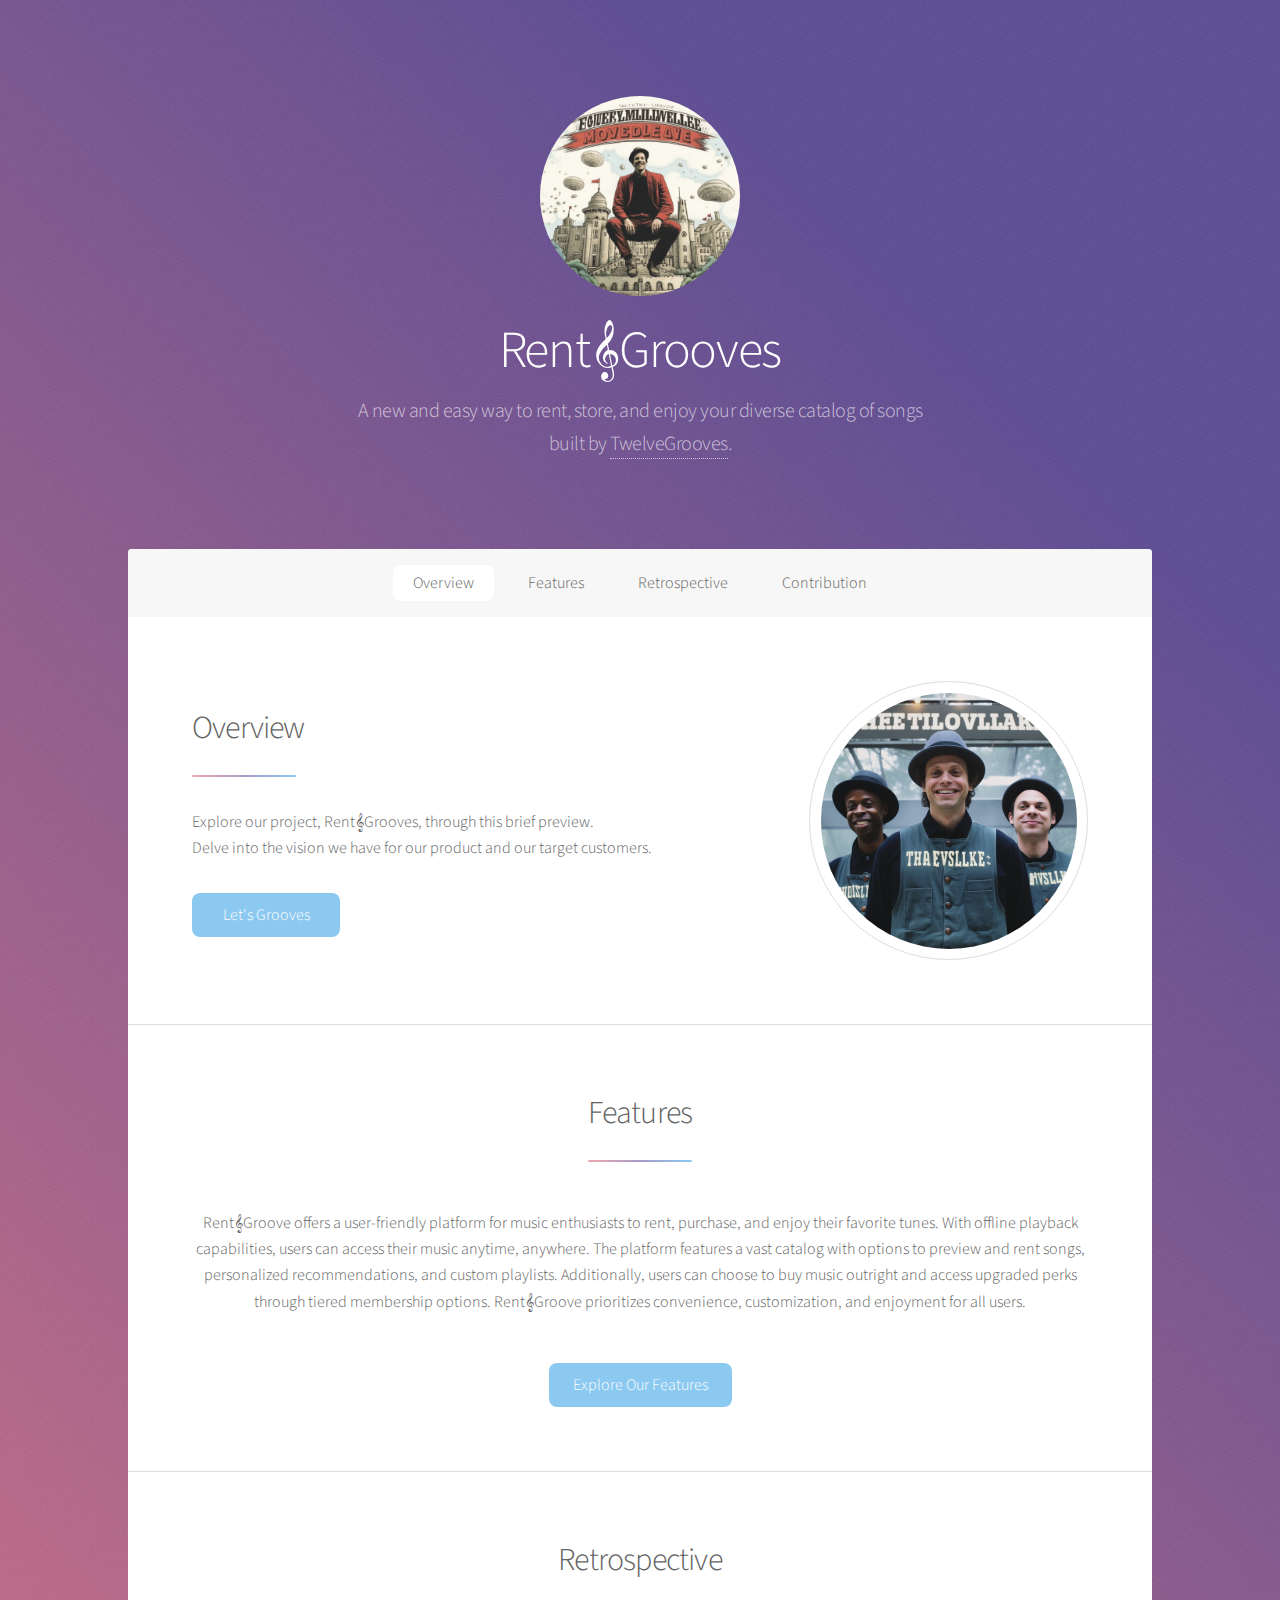
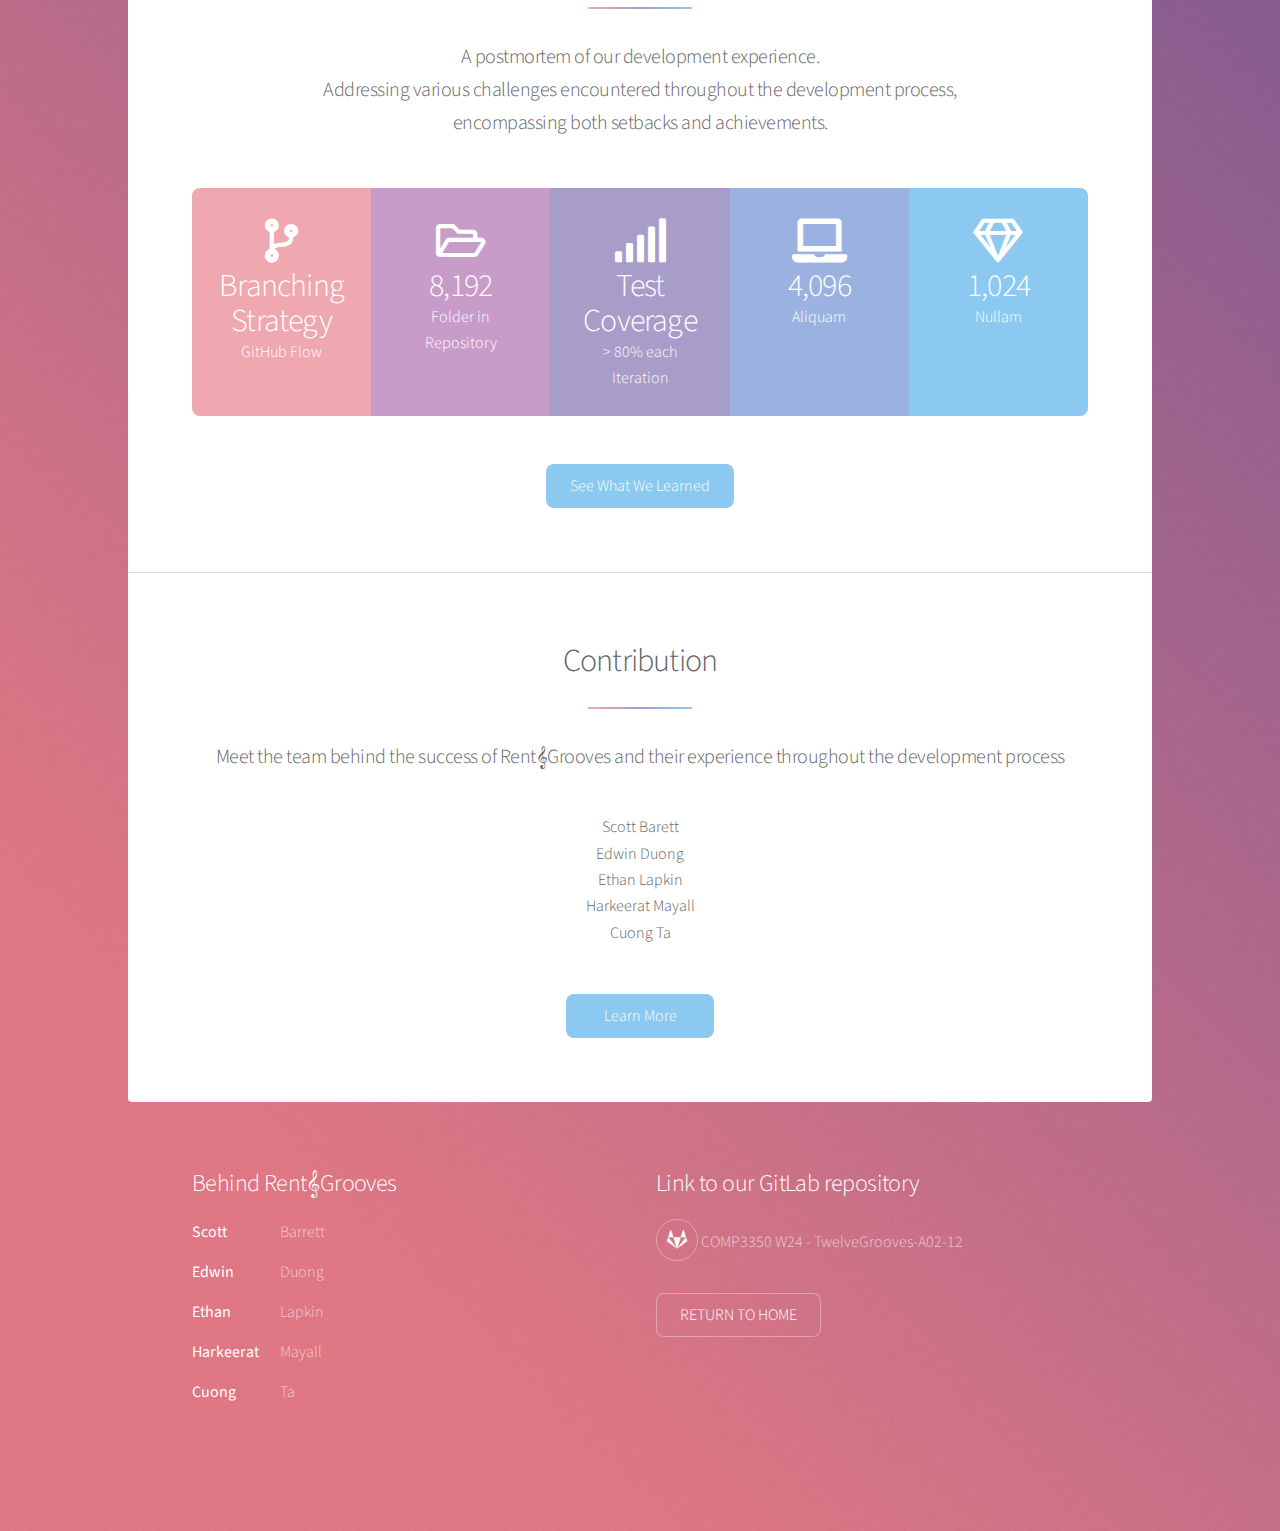
==== commit 6ced7c13: "Merge pull request #1 from vicuongta0108/edit-feature-slide-bar" ====
--- a/index.html
+++ b/index.html
@@ -20,7 +20,7 @@
 				<!-- Header -->
 					<header id="header" class="alt">
 						<span class="logo"><img src="images/midjourney1.webp" alt="logo" width="200" style="border-radius: 50%;"/></span>
-						<h1>Rent&Grooves</h1>
+						<h1>Rent&#119070;Grooves</h1>
 						<p>A new and easy way to rent, store, and enjoy your diverse catalog of songs<br />
 						built by <a href="https://code.cs.umanitoba.ca/comp3350-winter2024/twelvegrooves-a02-12">TwelveGrooves</a>.</p>
 					</header>
@@ -45,9 +45,10 @@
 										<header class="major">
 											<h2>Overview</h2>
 										</header>
-										<p>Explore our project, Rent&Grooves, through this brief preview.<br>
-											Delve into the vision we have for our product and our target customers.</p>										<ul class="actions">
-											<li><a href="overview.html" class="button">Learn More</a></li>
+										<p>Explore our project, Rent&#119070;Grooves, through this brief preview.<br>
+											Delve into the vision we have for our product and our target customers.</p>										
+										<ul class="actions">
+											<li><a href="overview.html" class="button primary">Let's Grooves</a></li>
 										</ul>
 									</div>
 									<span class="image"><img src="images/midjourney2.webp" alt="" /></span>
@@ -59,26 +60,10 @@
 								<header class="major">
 									<h2>Features</h2>
 								</header>
-								<ul class="features">
-									<li>
-										<span class="icon solid major style1 fa-code"></span>
-										<h3>Ipsum consequat</h3>
-										<p>Sed lorem amet ipsum dolor et amet nullam consequat a feugiat consequat tempus veroeros sed consequat.</p>
-									</li>
-									<li>
-										<span class="icon major style3 fa-copy"></span>
-										<h3>Amed sed feugiat</h3>
-										<p>Sed lorem amet ipsum dolor et amet nullam consequat a feugiat consequat tempus veroeros sed consequat.</p>
-									</li>
-									<li>
-										<span class="icon major style5 fa-gem"></span>
-										<h3>Dolor nullam</h3>
-										<p>Sed lorem amet ipsum dolor et amet nullam consequat a feugiat consequat tempus veroeros sed consequat.</p>
-									</li>
-								</ul>
+								<p>Rent&#119070;Groove offers a user-friendly platform for music enthusiasts to rent, purchase, and enjoy their favorite tunes. With offline playback capabilities, users can access their music anytime, anywhere. The platform features a vast catalog with options to preview and rent songs, personalized recommendations, and custom playlists. Additionally, users can choose to buy music outright and access upgraded perks through tiered membership options. Rent&#119070;Groove prioritizes convenience, customization, and enjoyment for all users.</p>
 								<footer class="major">
 									<ul class="actions special">
-										<li><a href="generic.html" class="button">Learn More</a></li>
+										<li><a href="features.html" class="button primary">Explore Our Features</a></li>
 									</ul>
 								</footer>
 							</section>
@@ -113,10 +98,9 @@
 										<strong>1,024</strong> Nullam
 									</li>
 								</ul>
-								<p class="content">Nam elementum nisl et mi a commodo porttitor. Morbi sit amet nisl eu arcu faucibus hendrerit vel a risus. Nam a orci mi, elementum ac arcu sit amet, fermentum pellentesque et purus. Integer maximus varius lorem, sed convallis diam accumsan sed. Etiam porttitor placerat sapien, sed eleifend a enim pulvinar faucibus semper quis ut arcu. Ut non nisl a mollis est efficitur vestibulum. Integer eget purus nec nulla mattis et accumsan ut magna libero. Morbi auctor iaculis porttitor. Sed ut magna ac risus et hendrerit scelerisque. Praesent eleifend lacus in lectus aliquam porta. Cras eu ornare dui curabitur lacinia.</p>
 								<footer class="major">
 									<ul class="actions special">
-										<li><a href="retrospective.html" class="button">Learn More</a></li>
+										<li><a href="retrospective.html" class="button primary">See What We Learned</a></li>
 									</ul>
 								</footer>
 							</section>
@@ -125,7 +109,7 @@
 							<section id="cta" class="main special">
 								<header class="major">
 									<h2>Contribution</h2>
-									<p>Meet the team behind the success of Rent&Grooves and their experience through the development process</p>
+									<p>Meet the team behind the success of Rent&#119070;Grooves and their experience throughout the development process</p>
 									Scott Barett <br>
 									Edwin Duong <br>
 									Ethan Lapkin <br>
@@ -142,34 +126,34 @@
 					</div>
 
 				<!-- Footer -->
-					<footer id="footer">
-						<section>
-							<h2>Aliquam sed mauris</h2>
-							<p>Sed lorem ipsum dolor sit amet et nullam consequat feugiat consequat magna adipiscing tempus etiam dolore veroeros. eget dapibus mauris. Cras aliquet, nisl ut viverra sollicitudin, ligula erat egestas velit, vitae tincidunt odio.</p>
-							<ul class="actions">
-								<li><a href="generic.html" class="button">Learn More</a></li>
-							</ul>
-						</section>
-						<section>
-							<h2>Etiam feugiat</h2>
-							<dl class="alt">
-								<dt>Address</dt>
-								<dd>1234 Somewhere Road &bull; Nashville, TN 00000 &bull; USA</dd>
-								<dt>Phone</dt>
-								<dd>(000) 000-0000 x 0000</dd>
-								<dt>Email</dt>
-								<dd><a href="#">information@untitled.tld</a></dd>
-							</dl>
-							<ul class="icons">
-								<li><a href="#" class="icon brands fa-twitter alt"><span class="label">Twitter</span></a></li>
-								<li><a href="#" class="icon brands fa-facebook-f alt"><span class="label">Facebook</span></a></li>
-								<li><a href="#" class="icon brands fa-instagram alt"><span class="label">Instagram</span></a></li>
-								<li><a href="#" class="icon brands fa-github alt"><span class="label">GitHub</span></a></li>
-								<li><a href="#" class="icon brands fa-dribbble alt"><span class="label">Dribbble</span></a></li>
-							</ul>
-						</section>
-						<p class="copyright">&copy; Untitled. Design: <a href="https://html5up.net">HTML5 UP</a>.</p>
-					</footer>
+				<footer id="footer">
+					<section>
+						<h2>Behind Rent&#119070;Grooves</h2>
+						<dl class="alt">
+							<dt>Scott</dt>
+							<dd>Barrett</dd>
+							<dt>Edwin</dt>
+							<dd>Duong</dd>
+							<dt>Ethan</dt>
+							<dd>Lapkin</dd>
+							<dt>Harkeerat</dt>
+							<dd>Mayall</dd>
+							<dt>Cuong</dt>
+							<dd>Ta</dd>
+						</dl>
+					</section>
+					<section>
+						<h2>Link to our GitLab repository</h2>
+						<ul class="icons">
+							<li><a href="https://code.cs.umanitoba.ca/comp3350-winter2024/twelvegrooves-a02-12" class="icon brands fa-gitlab alt"><span class="label">Twitter</span></a></li>
+							COMP3350 W24 - TwelveGrooves-A02-12
+						</ul>
+						<ul class="actions">
+							<li><a href="index.html" class="button">RETURN TO HOME</a></li>
+						</ul>
+					</section>		
+					<!-- <p class="copyright">&#119070;copy; Untitled. Design: <a href="https://html5up.net">HTML5 UP</a>.</p> -->
+				</footer>
 
 			</div>
 
--- a/assets/css/main.css
+++ b/assets/css/main.css
@@ -3782,4 +3782,63 @@
 				max-width: 100%;
 			}
 
-		}+		}
+
+/* Carousel */
+.wrapper {
+	max-width: 1200px;
+	position: relative;
+	margin-bottom: 2%;
+}
+
+.wrapper i {
+	top: 50%;
+	position: absolute;
+	background: #fff;
+	height: 46px;
+	width: 46px;
+	text-align: center;
+	line-height: 46px;
+	border-radius: 50%;
+	cursor: pointer;
+	font-size: 1.2rem;
+	transform: translateY(-50%);
+}
+
+.wrapper i:first-child {
+	left: -23px;
+}
+
+.wrapper i:last-child {
+	right: -23px;
+}
+
+.wrapper .carousel {
+	font-size: 0px;
+	cursor: pointer;
+	overflow: hidden;
+	white-space: nowrap;
+}
+
+.carousel img {
+	height: 300px;
+	margin-left: 14px;
+	object-fit: cover;
+	width: calc(100% / 3);
+}
+
+.carousel img:first-child {
+	margin-left: 0px;
+}
+
+@media screen and (max-width: 900px) {
+	.carousel img {
+		width: calc(100% /2);
+	}
+}
+
+@media screen and (max-width: 550px) {
+	.carousel img {
+		width: 100%;
+	}
+} 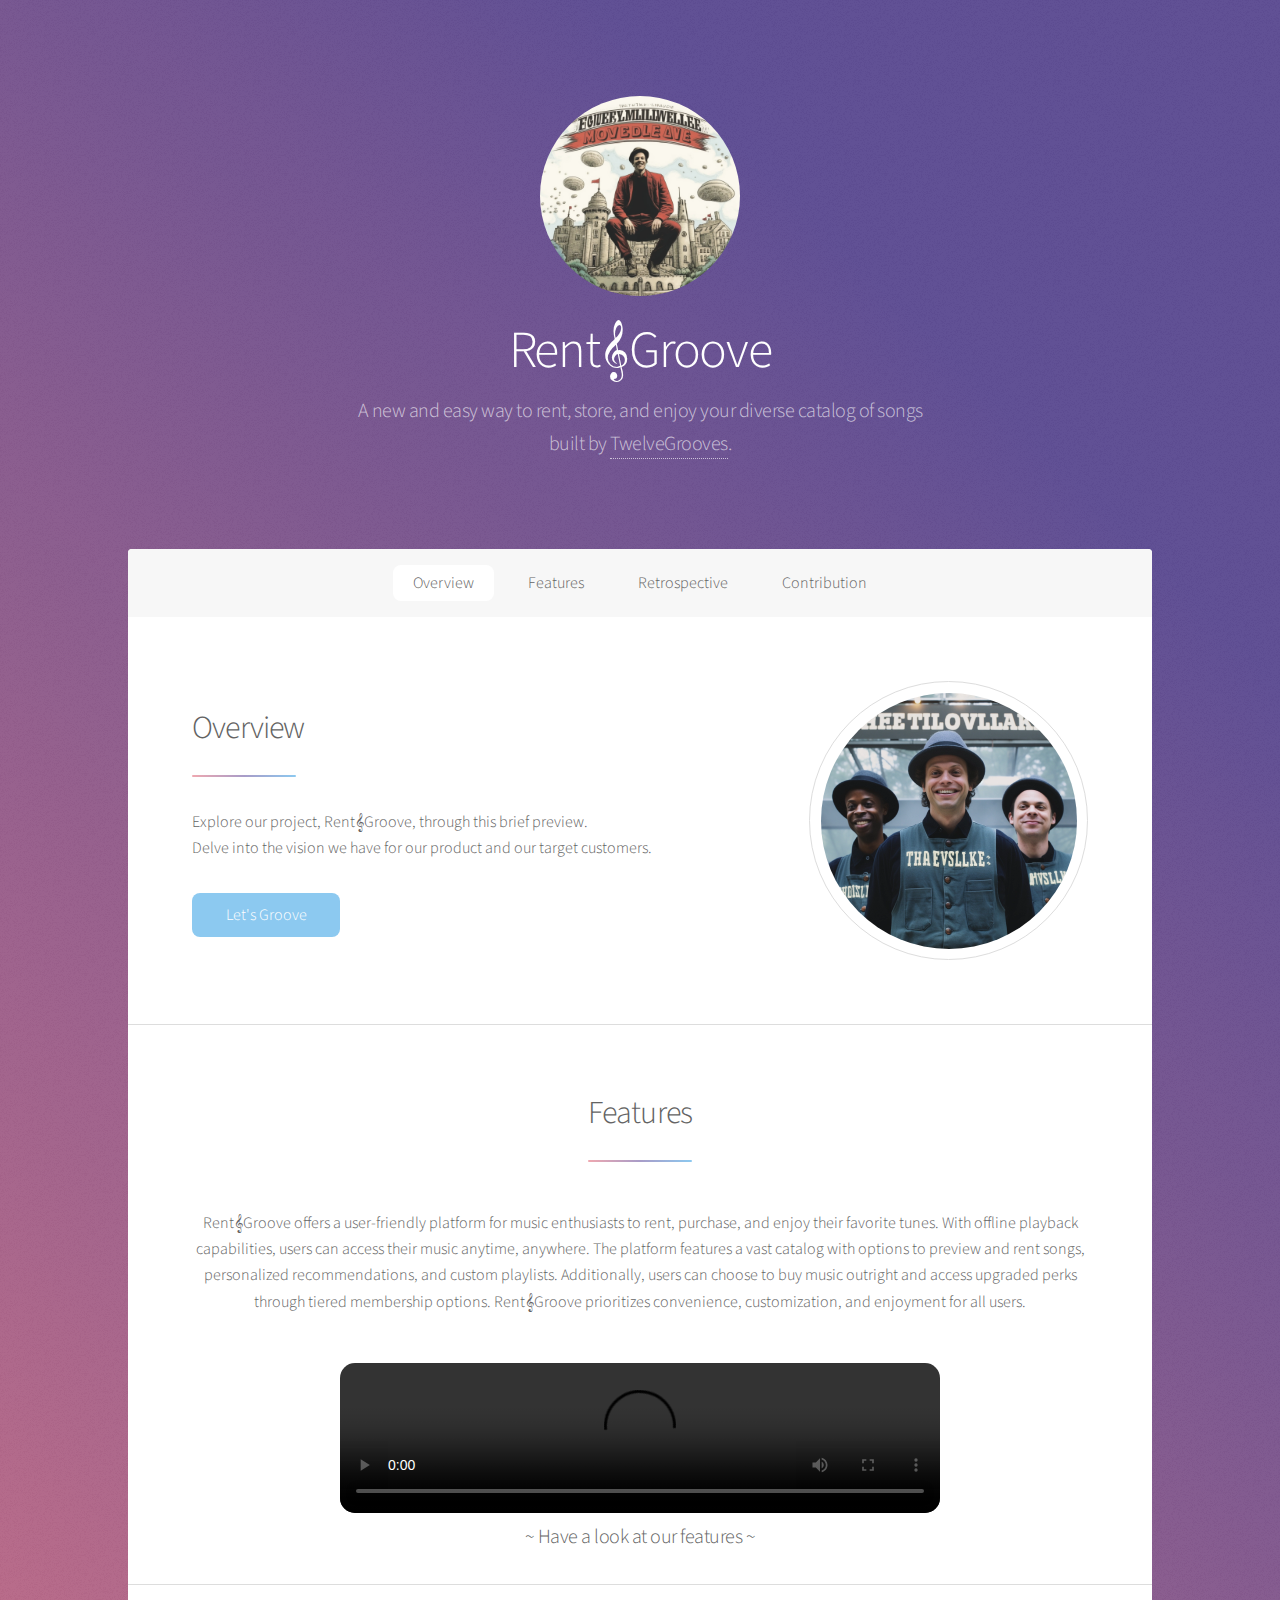
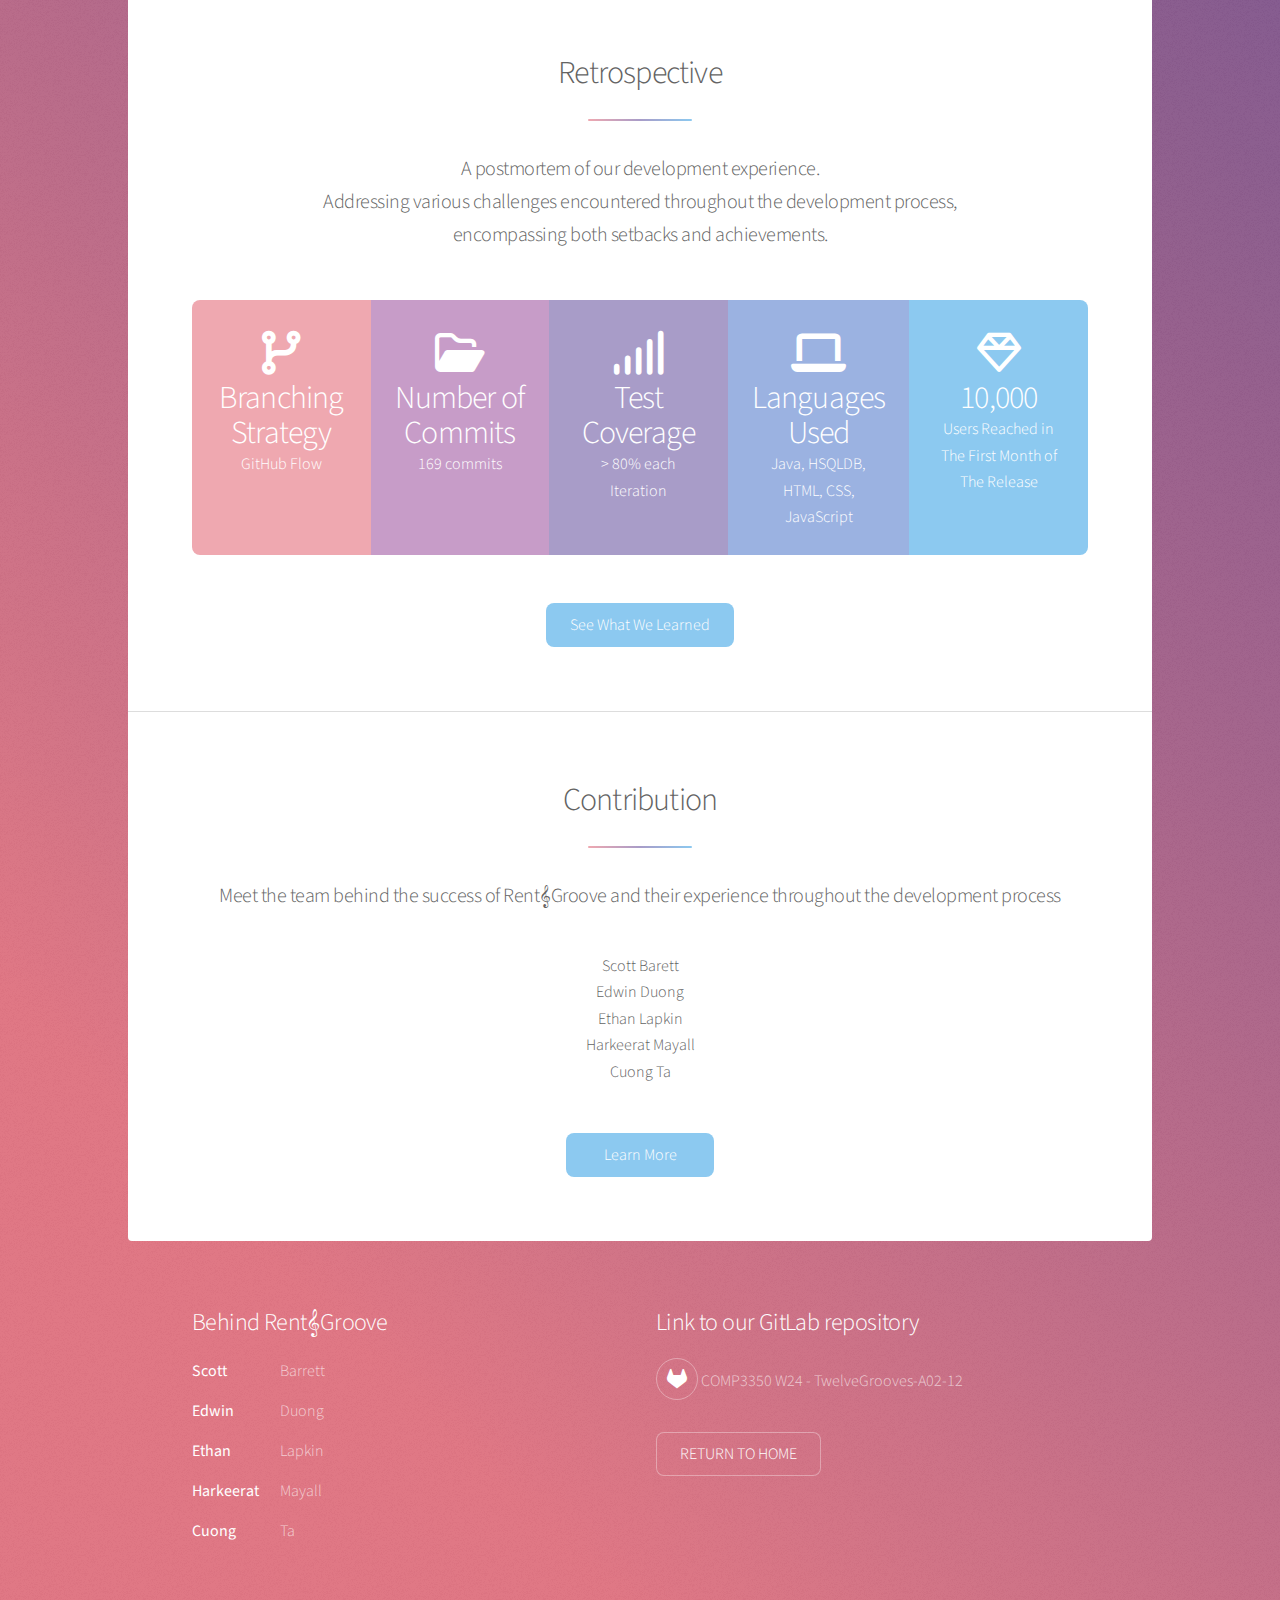
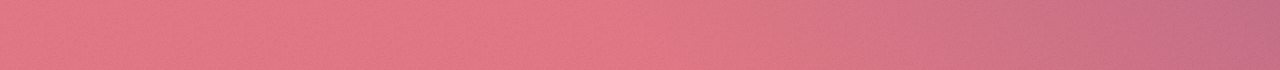
==== commit 29ebc48e: "Add features video" ====
--- a/index.html
+++ b/index.html
@@ -6,11 +6,12 @@
 -->
 <html>
 	<head>
-		<title>TwelveGrooves</title>
+		<title>TwelveGroove</title>
 		<meta charset="utf-8" />
 		<meta name="viewport" content="width=device-width, initial-scale=1, user-scalable=no" />
 		<link rel="stylesheet" href="assets/css/main.css" />
-		<noscript><link rel="stylesheet" href="assets/css/noscript.css" /></noscript>
+		<link rel="stylesheet" href="https://cdnjs.cloudflare.com/ajax/libs/font-awesome/6.2.0/css/all.min.css">
+		<noscript><link rel="stylesheet" href="assets/css/noscript.css"/></noscript>
 	</head>
 	<body class="is-preload">
 
@@ -20,7 +21,7 @@
 				<!-- Header -->
 					<header id="header" class="alt">
 						<span class="logo"><img src="images/midjourney1.webp" alt="logo" width="200" style="border-radius: 50%;"/></span>
-						<h1>Rent&#119070;Grooves</h1>
+						<h1>Rent&#119070;Groove</h1>
 						<p>A new and easy way to rent, store, and enjoy your diverse catalog of songs<br />
 						built by <a href="https://code.cs.umanitoba.ca/comp3350-winter2024/twelvegrooves-a02-12">TwelveGrooves</a>.</p>
 					</header>
@@ -45,10 +46,10 @@
 										<header class="major">
 											<h2>Overview</h2>
 										</header>
-										<p>Explore our project, Rent&#119070;Grooves, through this brief preview.<br>
+										<p>Explore our project, Rent&#119070;Groove, through this brief preview.<br>
 											Delve into the vision we have for our product and our target customers.</p>										
 										<ul class="actions">
-											<li><a href="overview.html" class="button primary">Let's Grooves</a></li>
+											<li><a href="overview.html" class="button primary">Let's Groove</a></li>
 										</ul>
 									</div>
 									<span class="image"><img src="images/midjourney2.webp" alt="" /></span>
@@ -62,9 +63,14 @@
 								</header>
 								<p>Rent&#119070;Groove offers a user-friendly platform for music enthusiasts to rent, purchase, and enjoy their favorite tunes. With offline playback capabilities, users can access their music anytime, anywhere. The platform features a vast catalog with options to preview and rent songs, personalized recommendations, and custom playlists. Additionally, users can choose to buy music outright and access upgraded perks through tiered membership options. Rent&#119070;Groove prioritizes convenience, customization, and enjoyment for all users.</p>
 								<footer class="major">
-									<ul class="actions special">
-										<li><a href="features.html" class="button primary">Explore Our Features</a></li>
-									</ul>
+									<div class="carousel-wrapper">
+										<div class="carousel">
+											<div class="features-list">
+												<video src="videos/presentation_v1.mov" draggable="false" controls></video>
+												<h3 id="main-features">~ Have a look at our features ~</h3>
+											</div>	
+									  	</div>		
+									</div>
 								</footer>
 							</section>
 
@@ -83,7 +89,7 @@
 									</li>
 									<li class="style2">
 										<span class="icon fa-folder-open"></span>
-										<strong>8,192</strong> Folder in Repository
+										<strong>Number of Commits</strong> 169 commits
 									</li>
 									<li class="style3">
 										<span class="icon solid fa-signal"></span>
@@ -91,11 +97,11 @@
 									</li>
 									<li class="style4">
 										<span class="icon solid fa-laptop"></span>
-										<strong>4,096</strong> Aliquam
+										<strong>Languages Used</strong> Java, HSQLDB, HTML, CSS, JavaScript
 									</li>
 									<li class="style5">
 										<span class="icon fa-gem"></span>
-										<strong>1,024</strong> Nullam
+										<strong>10,000</strong> Users Reached in The First Month of The Release
 									</li>
 								</ul>
 								<footer class="major">
@@ -109,7 +115,7 @@
 							<section id="cta" class="main special">
 								<header class="major">
 									<h2>Contribution</h2>
-									<p>Meet the team behind the success of Rent&#119070;Grooves and their experience throughout the development process</p>
+									<p>Meet the team behind the success of Rent&#119070;Groove and their experience throughout the development process</p>
 									Scott Barett <br>
 									Edwin Duong <br>
 									Ethan Lapkin <br>
@@ -128,7 +134,7 @@
 				<!-- Footer -->
 				<footer id="footer">
 					<section>
-						<h2>Behind Rent&#119070;Grooves</h2>
+						<h2>Behind Rent&#119070;Groove</h2>
 						<dl class="alt">
 							<dt>Scott</dt>
 							<dd>Barrett</dd>
@@ -165,6 +171,6 @@
 			<script src="assets/js/breakpoints.min.js"></script>
 			<script src="assets/js/util.js"></script>
 			<script src="assets/js/main.js"></script>
-
+			<script src="assets/js/features.js"></script>
 	</body>
 </html>--- a/assets/css/main.css
+++ b/assets/css/main.css
@@ -3784,61 +3784,31 @@
 
 		}
 
-/* Carousel */
-.wrapper {
-	max-width: 1200px;
+.carousel-wrapper {
+	box-sizing: border-box;
 	position: relative;
-	margin-bottom: 2%;
+	display: flex; 
+	justify-content: center;
 }
 
-.wrapper i {
-	top: 50%;
-	position: absolute;
-	background: #fff;
-	height: 46px;
-	width: 46px;
+.carousel {
+	display: flex;
+}
+
+.features-list {
+	max-width: 600px;
+	margin: 0px;
+	margin: 0 auto;
+}
+
+.features-list video {
+	border-radius: 15px;
+	width: 600px;
+	height: auto;
+}
+
+#main-features {
 	text-align: center;
-	line-height: 46px;
-	border-radius: 50%;
-	cursor: pointer;
-	font-size: 1.2rem;
-	transform: translateY(-50%);
+	margin: 0px;
 }
 
-.wrapper i:first-child {
-	left: -23px;
-}
-
-.wrapper i:last-child {
-	right: -23px;
-}
-
-.wrapper .carousel {
-	font-size: 0px;
-	cursor: pointer;
-	overflow: hidden;
-	white-space: nowrap;
-}
-
-.carousel img {
-	height: 300px;
-	margin-left: 14px;
-	object-fit: cover;
-	width: calc(100% / 3);
-}
-
-.carousel img:first-child {
-	margin-left: 0px;
-}
-
-@media screen and (max-width: 900px) {
-	.carousel img {
-		width: calc(100% /2);
-	}
-}
-
-@media screen and (max-width: 550px) {
-	.carousel img {
-		width: 100%;
-	}
-} 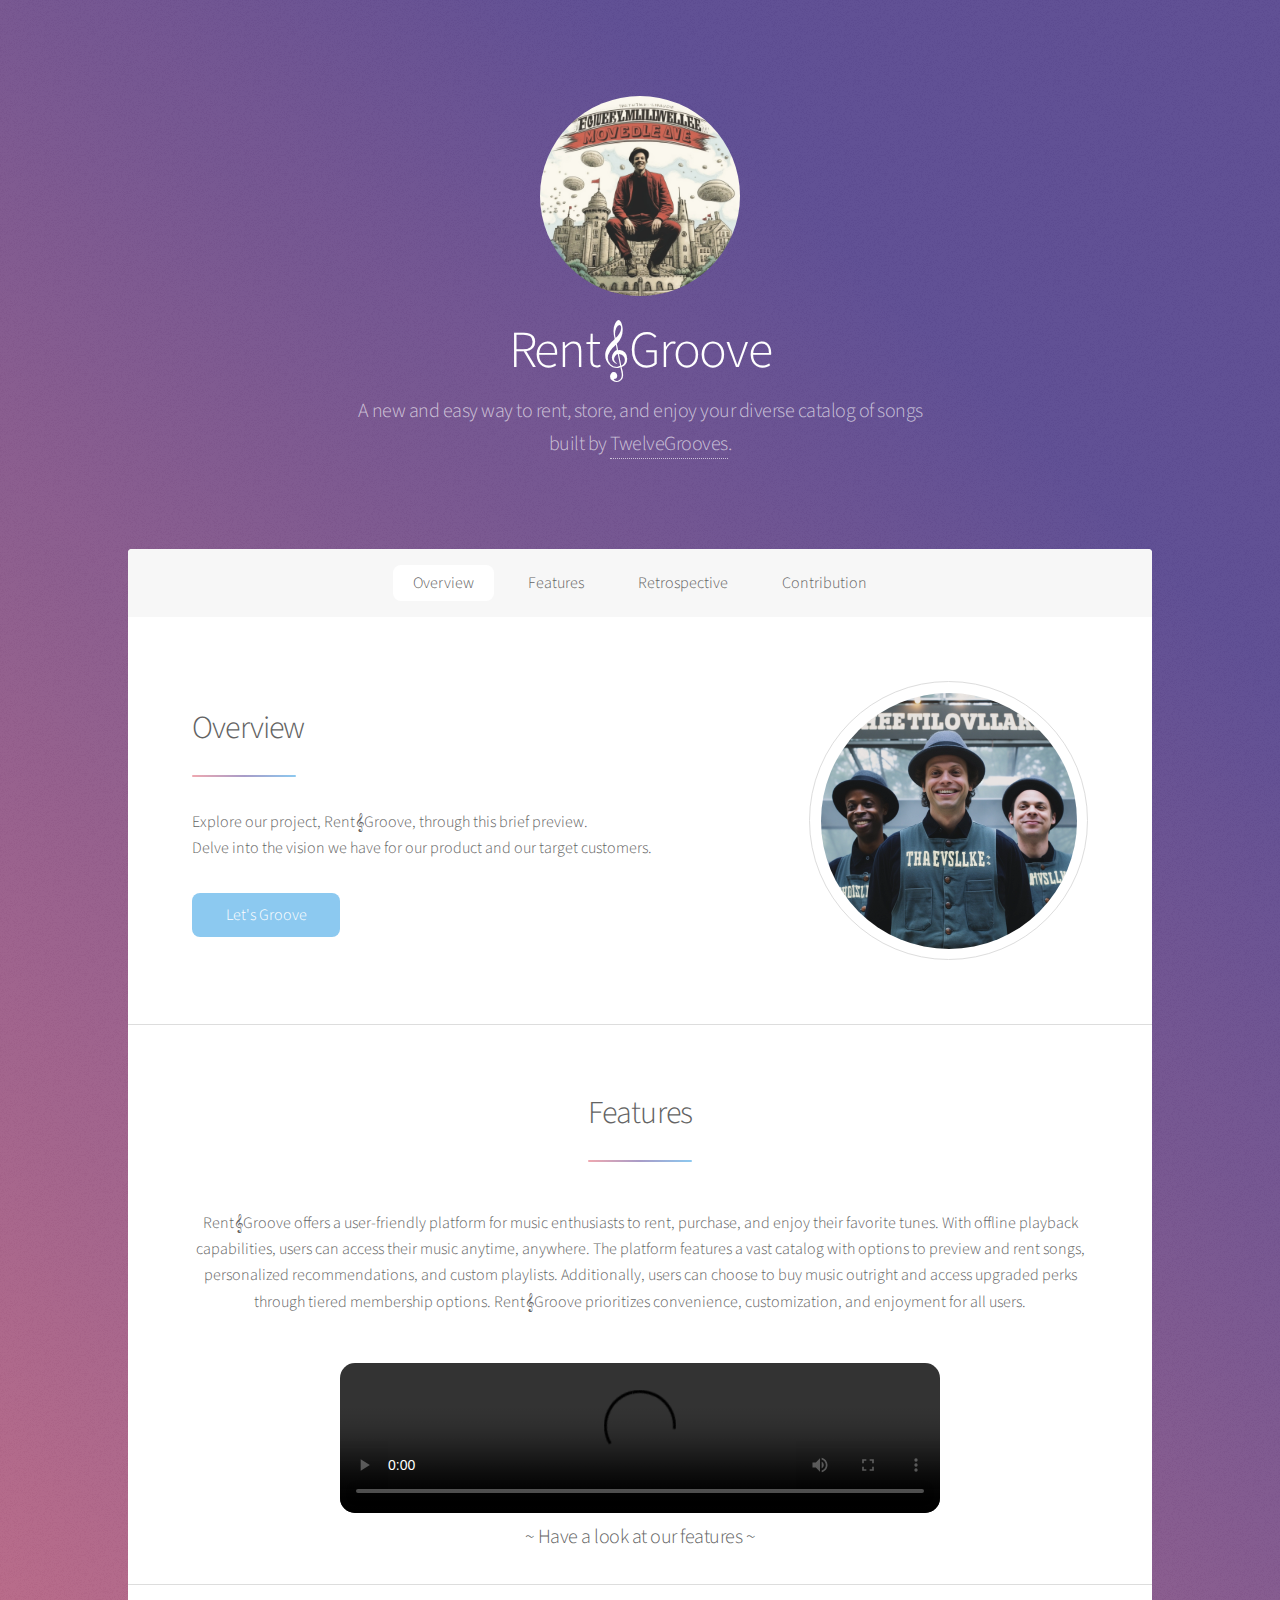
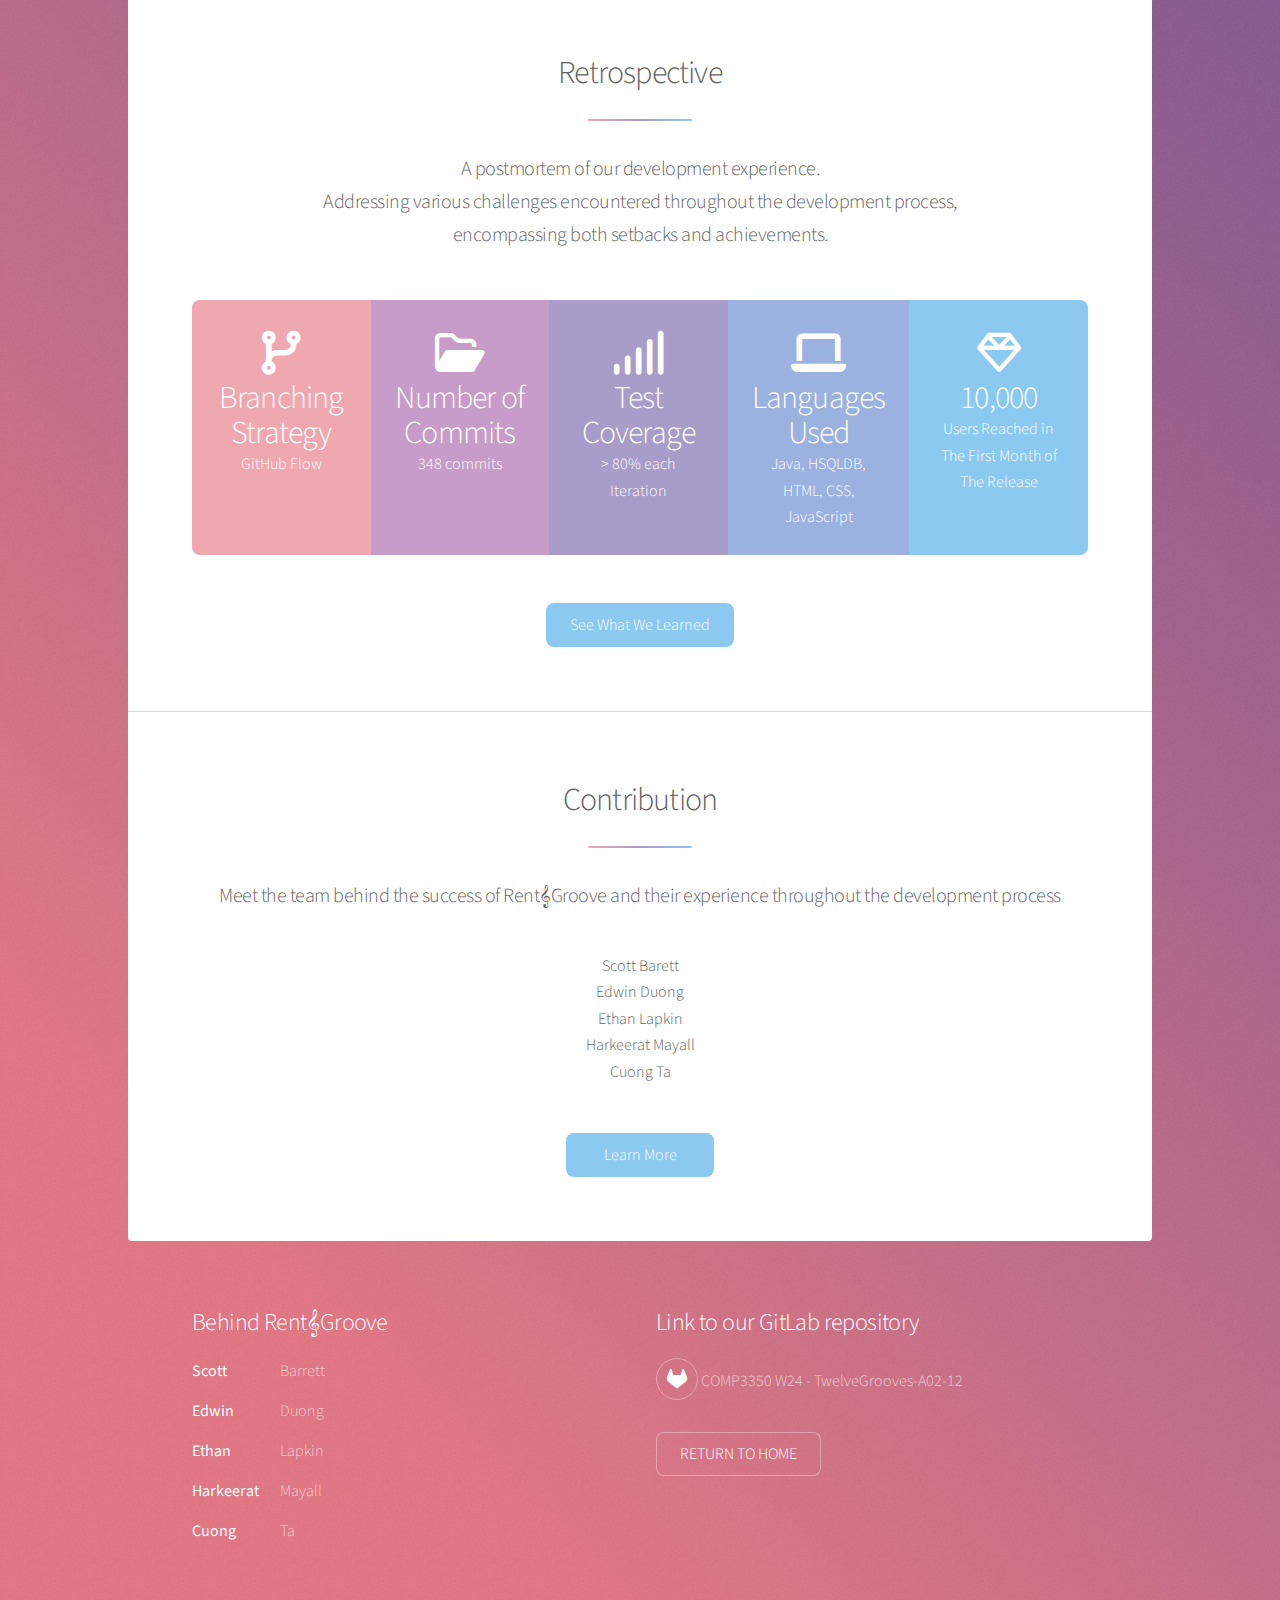
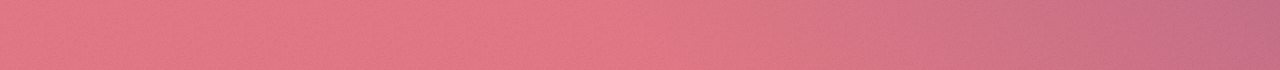
==== commit 41397a74: "Update index.html" ====
--- a/index.html
+++ b/index.html
@@ -89,7 +89,7 @@
 									</li>
 									<li class="style2">
 										<span class="icon fa-folder-open"></span>
-										<strong>Number of Commits</strong> 169 commits
+										<strong>Number of Commits</strong> 348 commits
 									</li>
 									<li class="style3">
 										<span class="icon solid fa-signal"></span>
@@ -171,6 +171,5 @@
 			<script src="assets/js/breakpoints.min.js"></script>
 			<script src="assets/js/util.js"></script>
 			<script src="assets/js/main.js"></script>
-			<script src="assets/js/features.js"></script>
 	</body>
-</html>+</html>
